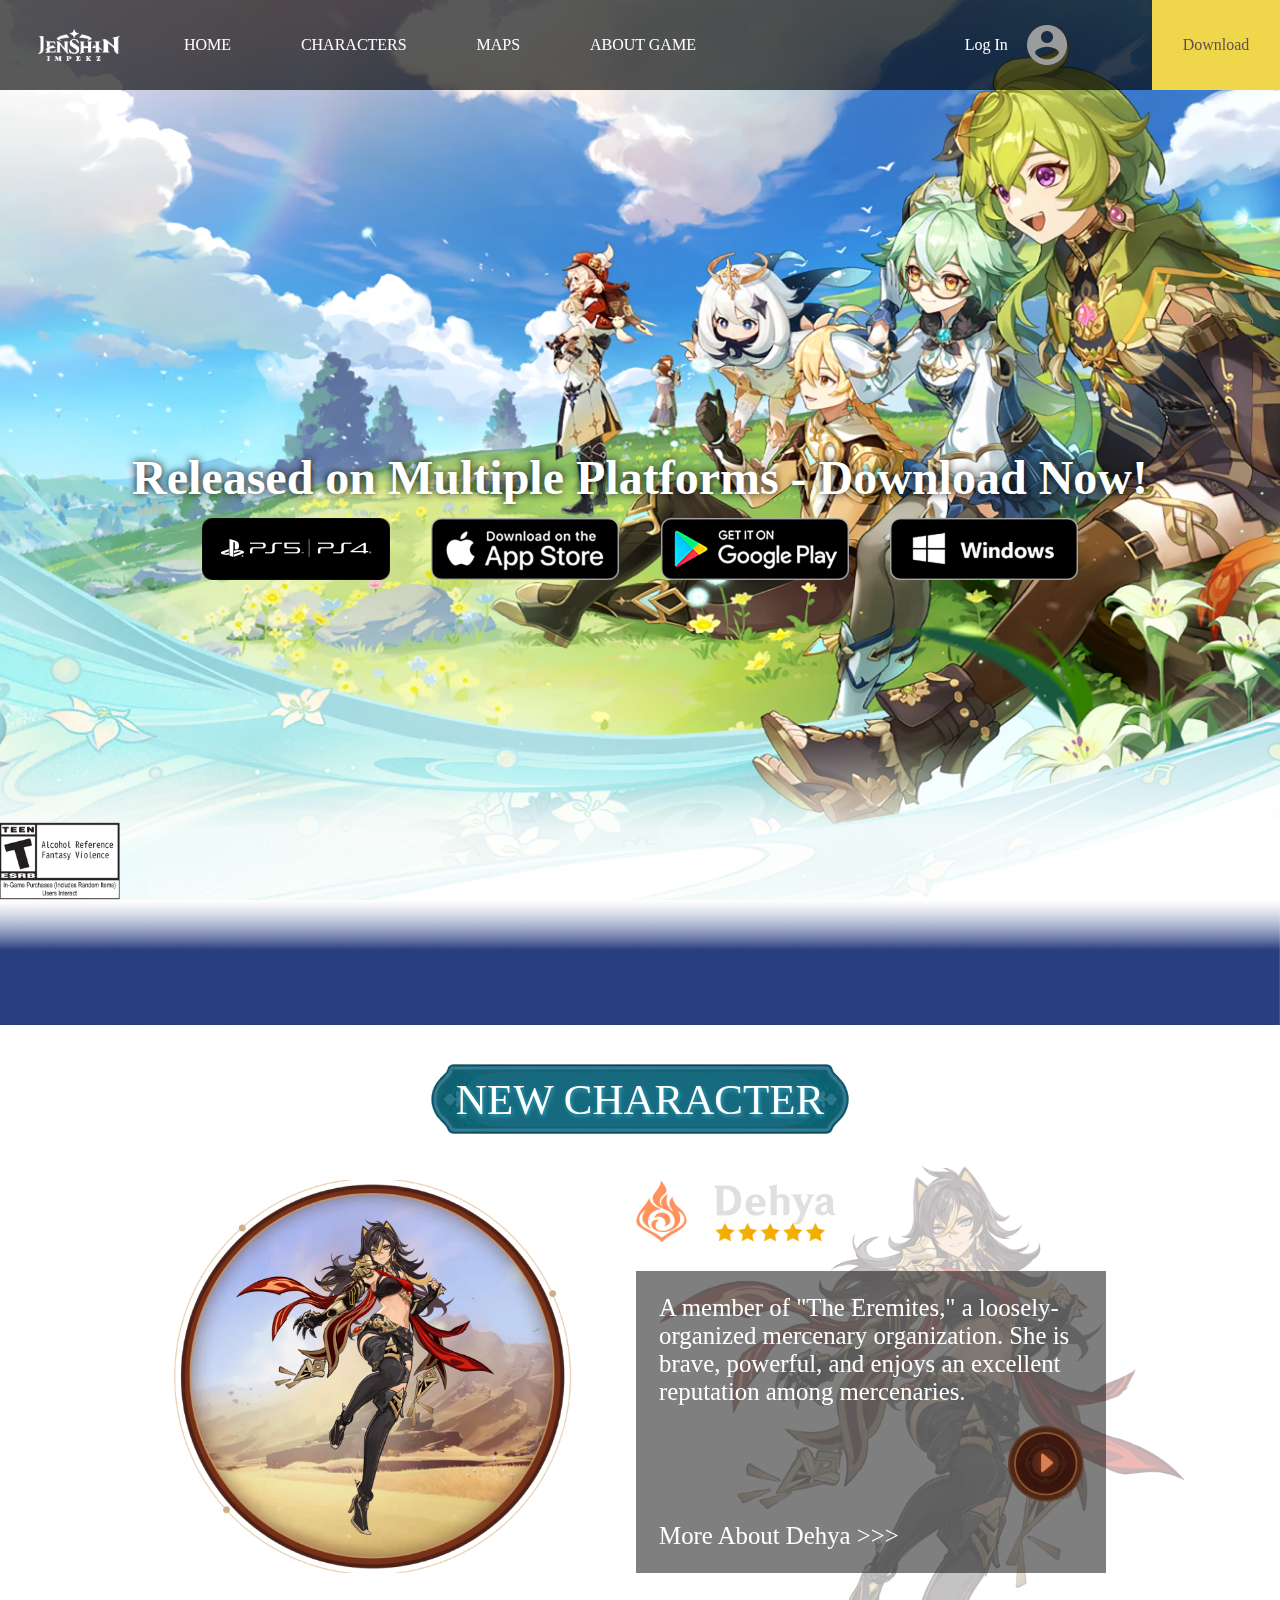
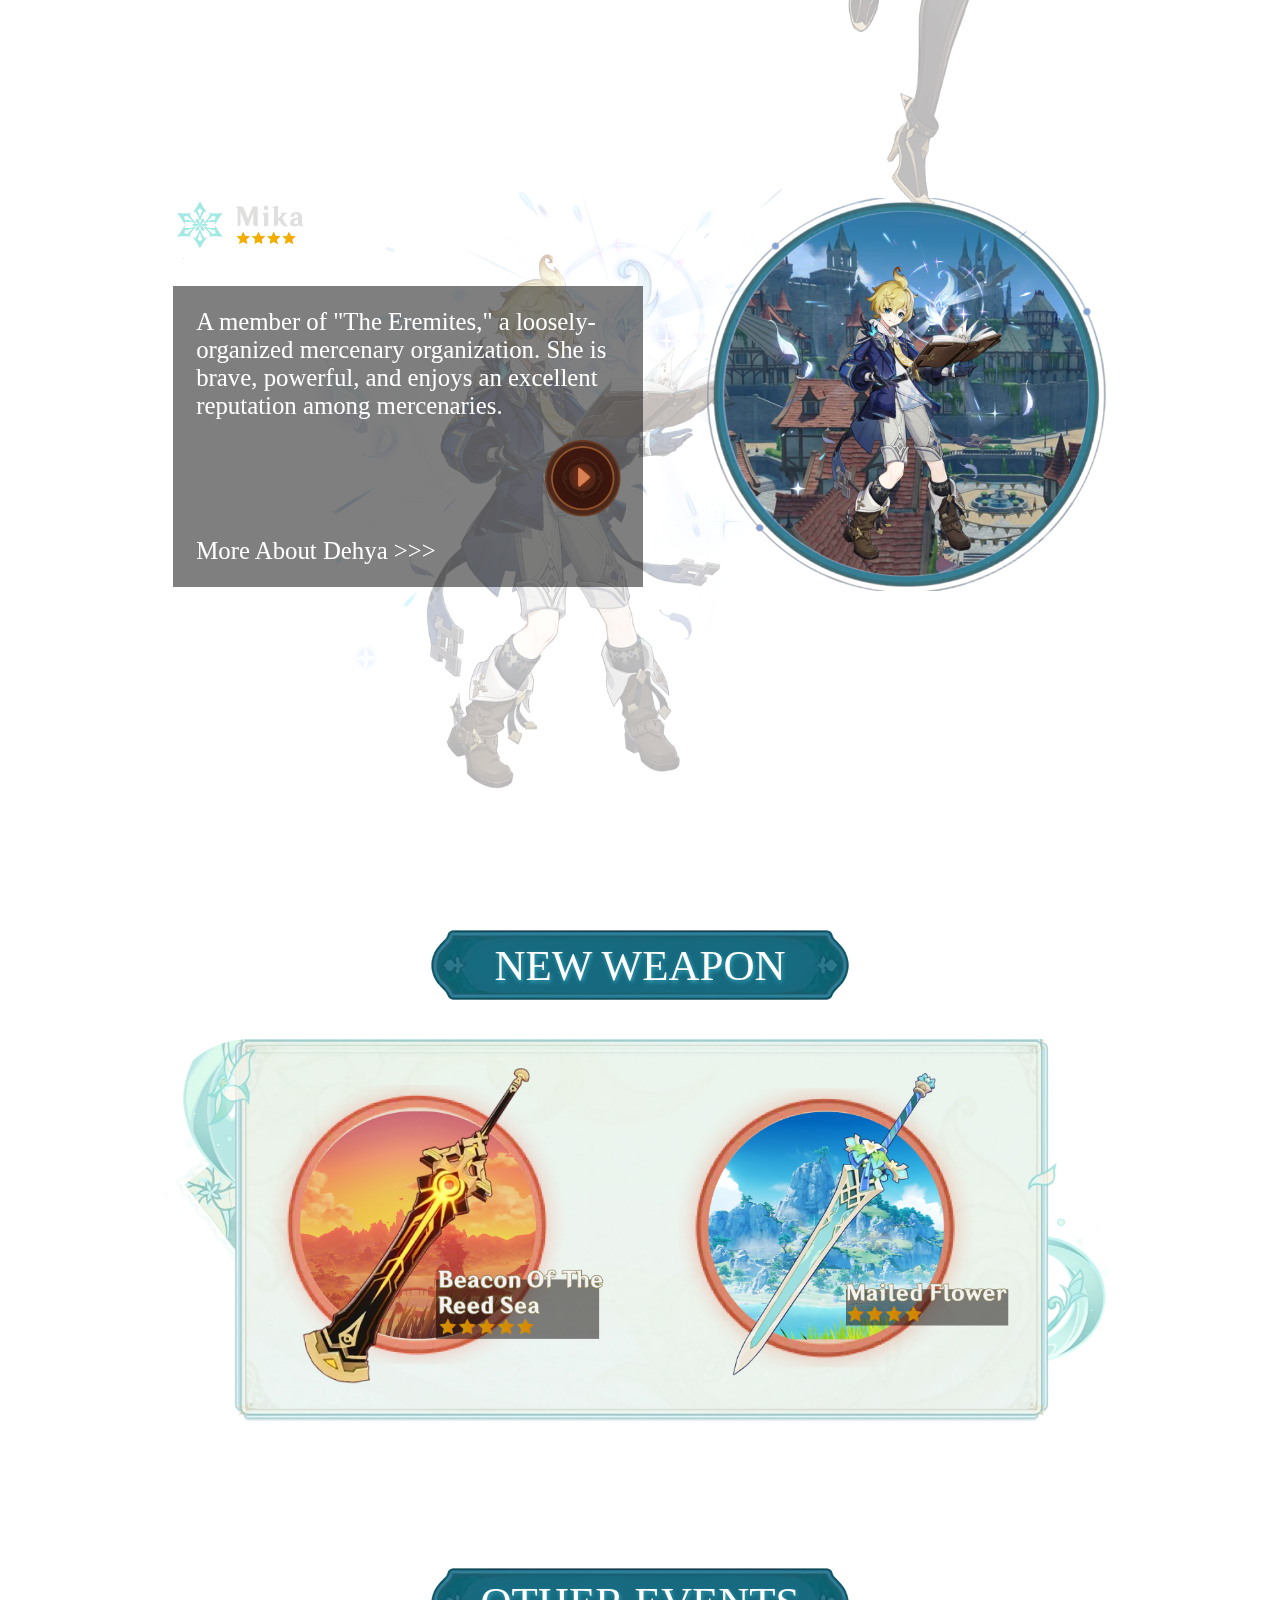
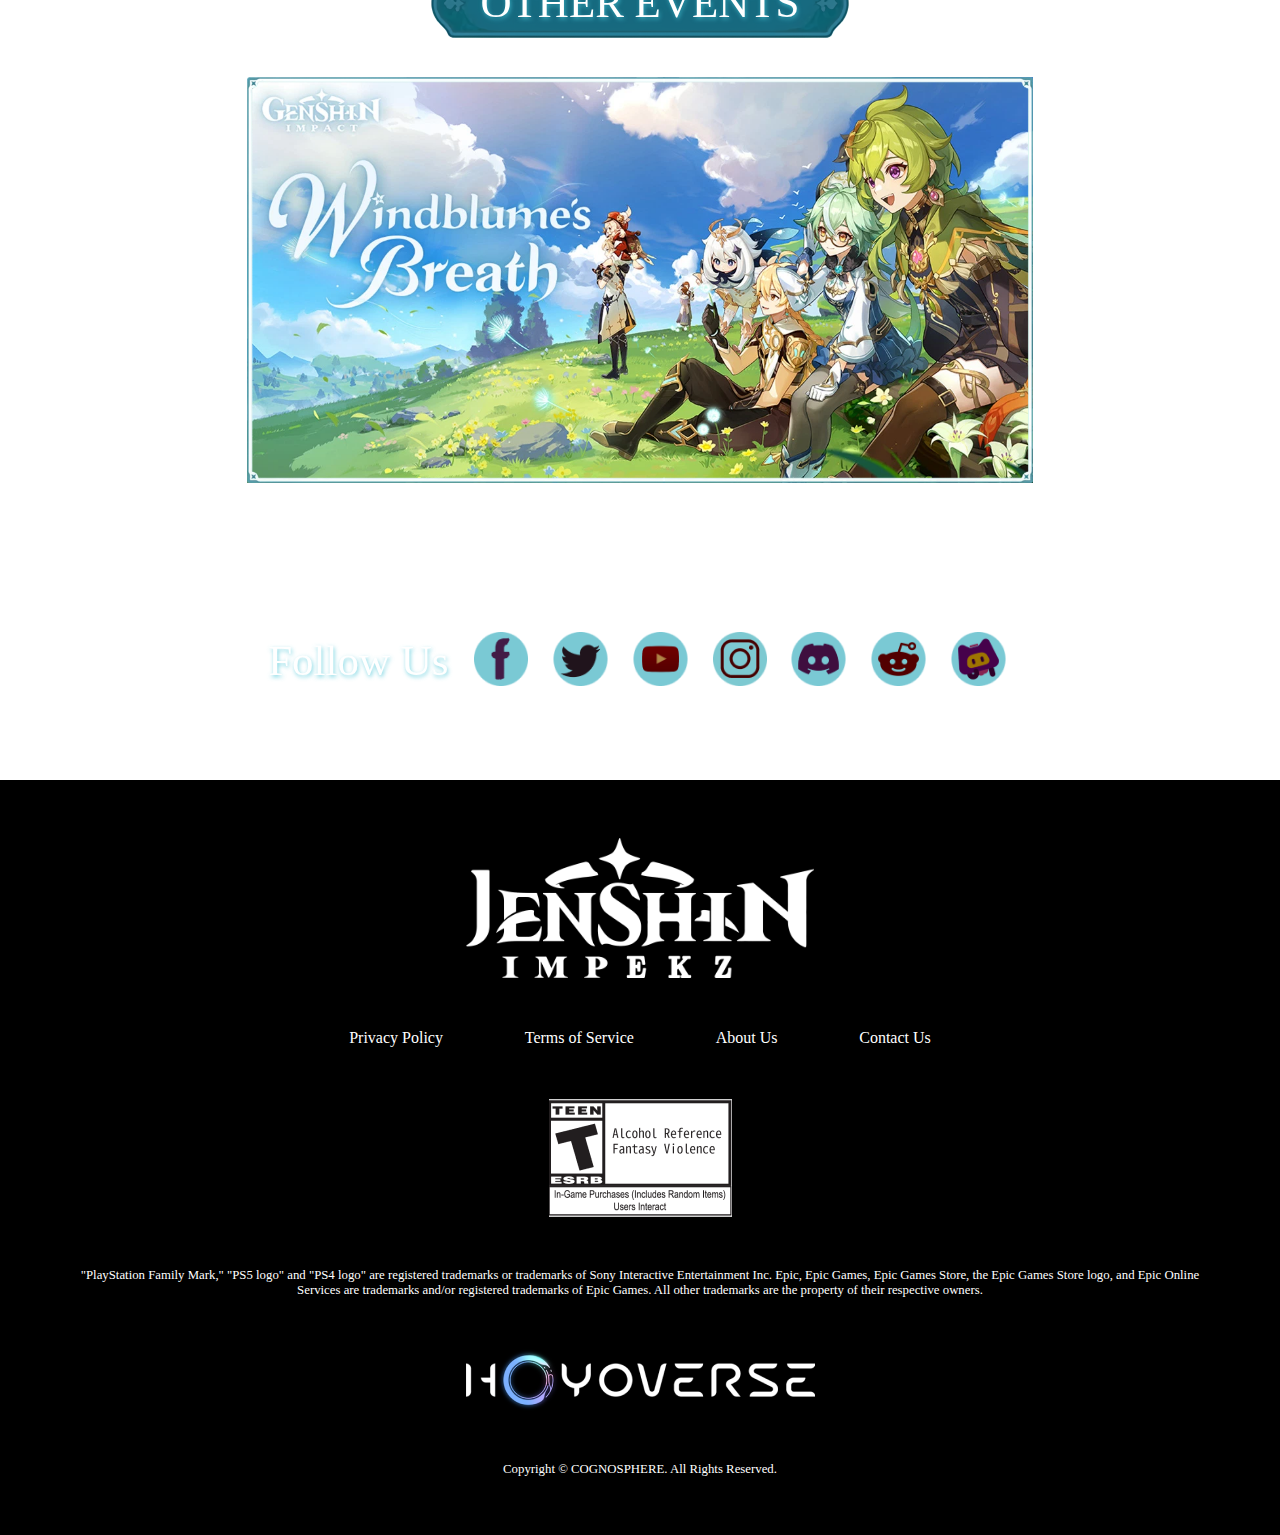
==== index.html @ 6d34c92e "First" ====
<!DOCTYPE html>
<html lang="en">
<head>
    <meta charset="UTF-8">
    <meta http-equiv="X-UA-Compatible" content="IE=edge">
    <meta name="viewport" content="width=device-width, initial-scale=1.0">
    <title>Jenshin Impekz</title>
    <link rel="stylesheet" href="style.css">
</head>
<body>
    <div class="navbar">
        <img src="assets/LOGO.png" class="logo">
        <div class="navbar-menu">
            <a href="index.html">
                <p class="menu-items">HOME</p>
            </a>
            <a href="characters.html">
                <p class="menu-items">CHARACTERS</p></a>
            <a href="maps.html">
                <p class="menu-items">MAPS</p>
            </a>
            <a href="about.html">
                <p class="menu-items">ABOUT GAME</p>
            </a>
        </div>
        <a href="login.html" class="login-btn">
            <p>Log In</p>
            <img src="assets/user.png">
        </a>
        <div class="download-btn">
            <p>Download</p>
        </div>
    </div>
    <div class="jumbotron"> 
        <div id="home-images">
            <img src="assets/Jumbotron1.png" class="home-image" data-active>
            <img src="assets/Jumbotron2.png" class="home-image">
            <img src="assets/Jumbotron3.png" class="home-image">
        </div>
        <div class="downloads">
            <p id="released">Released on Multiple Platforms - Download Now!</p>
            <div class="download-links">
                <img src="assets/playstation.png">
                <img src="assets/appstore.png">
                <img src="assets/googleplay.png">
                <img src="assets/windows.png">
            </div>
            <img src="assets/esrb.png" id="esrbJumbo">
        </div>
    </div>
    <div class="contents">
        <img src="assets/gradientJumbotron.png" id="gradient-image">
        <div id="new-character">
            <div class="frame-home">
                <img src="assets/frame1.png">
                <p class="text-home">NEW CHARACTER</p>
            </div>
            <div class="character-section">
                <img src="assets/DehyaBack.png" class="char-back">
                <div class="character-details">
                    <img src="assets/DehyaChar.png" class="char-frame">
                    <div class="character-description">
                        <img src="assets/DehyaName.png" class="char-name">
                        <div class="char-story">
                            <p>A member of "The Eremites," a loosely-organized mercenary organization. She is brave, powerful, and enjoys an excellent reputation among mercenaries.</p>
                            <img src="assets/playTrailer.png" class="play-button">
                            <p>More About Dehya >>></p>
                        </div>
                    </div>
                </div>
            </div>
            <div class="character-section">
                <img src="assets/MikaBack.png" class="char-back" id="char-back-rev">
                <div class="character-details" id="char-details-rev">
                    <img src="assets/MikaChar.png" class="char-frame" id="char-frame-rev">
                    <div class="character-description" id="char-desc-rev">
                        <img src="assets/MikaName.png" class="char-name">
                        <div class="char-story">
                            <p>A member of "The Eremites," a loosely-organized mercenary organization. She is brave, powerful, and enjoys an excellent reputation among mercenaries.</p>
                            <img src="assets/playTrailer.png" class="play-button">
                            <p>More About Dehya >>></p>
                        </div>
                    </div>
                </div>
            </div>
        </div>
        <div class="new-weapon">
            <div class="frame-home frame-home2">
                <img src="assets/frame1.png">
                <p class="text-home">NEW WEAPON</p>
            </div>
            <div id="weapon-news">
                <img src="assets/newweapon.png">
            </div>
        </div>
        <div class="other-events">
            <div class="frame-home frame-home2">
                <img src="assets/frame1.png">
                <p class="text-home">OTHER EVENTS</p>
            </div>
            <div id="event-images">
                <img src="assets/events1.png" class="event-image" data-active2>
                <img src="assets/events2.png" class="event-image">
            </div>
        </div>
        <div id="follow">
            <p class="text-home">Follow Us</p>
            <ul id="follow-links">
                <li><img src="assets/facebook.png"></li>
                <li><img src="assets/twitter.png"></li>
                <li><img src="assets/youtube.png"></li>
                <li><img src="assets/instagram.png"></li>
                <li><img src="assets/discord.png"></li>
                <li><img src="assets/reddit.png"></li>
                <li><img src="assets/hoyolab.png"></li>
            </ul>
        </div>
    </div>
    <div class="footer">
        <img src="assets/LOGO.png" class="logo-footer">
        <ul class="footer-links">
            <li>Privacy Policy</li>
            <li>Terms of Service</li>
            <li>About Us</li>
            <li>Contact Us</li>
        </ul>
        <img src="assets/esrb.png"">
        <p>"PlayStation Family Mark," "PS5 logo" and "PS4 logo" are registered trademarks or trademarks of Sony Interactive Entertainment Inc.
            Epic, Epic Games, Epic Games Store, the Epic Games Store logo, and Epic Online Services are trademarks and/or registered trademarks of Epic Games. All other trademarks are the property of their respective owners.</p>
        <img src="assets/hoyoverse.png">
        <p>Copyright © COGNOSPHERE. All Rights Reserved.</p>
    </div>
</body>
<script src="script.js"></script>
</html>
---- style.css ----
*{
    box-sizing: border-box;
    margin: 0;
    padding: 0;
}

a {
    text-decoration: none;
}

/* navigation bar */
.navbar {
    background-color: rgba(0, 0, 0, 0.65);
    display: flex;
    flex-direction: row;
    width: 100vw;
    height: 10vh;
    position: fixed;
    z-index: 150;
    /* justify-content: space-between; */
}

.logo {
    height: calc(1vw + 20px);
    display: block;
    margin: auto 0 auto 3%;
}

.navbar-menu {
    display: flex;
    flex-direction: row;
    align-items: center;
    flex: 1 1 0;
    justify-content: space-between;
    margin-left: 5%;
    max-width: 40%;
}

.menu-items {
    color: white;
    transition: all 0.2s;
    transition-timing-function: ease-out;
}

.login-btn {
    display: flex;
    align-items: center;
    justify-content: center;
    margin-left: 20%;
    width: 10%;
}

.login-btn p {
    margin-right: 15%;
    color: white;
}

.menu-items:hover {
    text-shadow: 1px 2px 4px rgba(69, 195, 213, 0.7);
    transition: all 0.2s;
    transition-timing-function: ease-out;
}

.download-btn {
    display: flex;
    justify-content: center;
    align-items: center;
    margin: 0 auto;
    margin-right: 0;
    background-color: #f0d64b;
    width: 10%;
}

.download-btn p {
    color: rgba(96, 81, 81, 1);
}

/* jumbotron */

.jumbotron {
    position: relative;
    height: 100vh;
    z-index: 1;
    background-color: black;
    background-position: center;
}

#home-images, #event-images {
    width: 100%;
    height: 100%;
    position: relative;
}

.home-image, .event-image {
    object-fit: cover;
    height: 100%;
    width: 100%;
    position: absolute;
    inset: 0;
    opacity: 0;
    transition: 300ms opacity ease-out;
    transition-delay: 300ms;
}

.home-image[data-active] {
    opacity: 1;
    z-index: 1;
}

.downloads {
    display: flex;
    flex-direction: column;
    position: absolute;
    z-index: 2;
    top: 50%;
    width: 100%;
    height: 50%;
    justify-content: flex-start;
}

.download-links {
    display: flex;
    margin: 0 auto;
    justify-content: space-evenly;
    width: 75%;
    height: auto;
    /* margin-bottom: 19.5vh; */
}

#released {
    font-size: 3em;
    color: white;
    font-weight: bold;
    margin-bottom: 1%;
    text-align: center;
    text-shadow: 0px 0px 8px rgba(0, 0, 0, 1);
}

.download-links img{
    height: calc(2.5vw + 30px);
}

#esrbJumbo {
    /* display: block; */
    width: calc(5.5vw + 50px);
    margin: auto 0;
    margin-bottom: 0;
}

#gradient-image {
    width: 100%;
    height: auto;
}

/* contents */
.contents {
    display: flex;
    flex-direction: column;
    background-image: url("assets/backgroundHome1.png");
    background-size: cover;
    align-items: center;
    position: relative;
}

.contents > * {
    z-index: 10;
}
    
.contents::after {
    content: "";
    position: absolute;
    top: 0%;
    left: 0%;
    width: 100%;
    height: 100%;
    z-index: 1;
    backdrop-filter: blur(5px);
}

/* new character */
#new-character {
    margin-top: 3vh;
}

/* .character-section {

} */

.frame-home {
    display: flex;
    justify-content: center;
    position: relative;
    align-items: center;
}

.frame-home img {
    height: calc(5vw + 30px);
    max-height: 200px;
}

.text-home {
    position: absolute;
    color: white;
    font-size: calc(3em - 5px);
    text-shadow: 1px 2px 4px rgba(69, 195, 213, 0.7);
}

.char-back  {
    left: 50%;
    height: calc(45vw + 100px);
    position: relative;
    opacity: 0.3;
    z-index: 1;
}

.character-details {
    display: flex;
    justify-content: center;
    align-items: center;
    position: relative;
    z-index: 2;
    margin-top: calc(-45vh - 50px);
    top: -15vw;
}

.char-frame {
    height: calc(19vw + 150px);
    margin-right: 5vw;
}

.char-name {
    width: calc(10vw + 80px);
    margin-bottom: 3vh;
}

.character-description {
    display: flex;
    flex-direction: column;
}

.char-story {
    display: flex;
    flex-direction: column;
    background-color: rgba(0, 0, 0, 0.5);
    padding: calc(1vw + 10px);
    width: calc(25vw + 150px);
}

.char-story p {
    color: white;
    font-size: calc(1vw + 12px);
}

.play-button {
    width: calc(2vw + 50px);
    margin: 20px 0;
    margin-left: auto;
    justify-content: flex-end;
}

#char-back-rev {
    left: 15%;
}

#char-details-rev {
    flex-direction: row-reverse;
}

#char-frame-rev {
    margin-right: 0;
}

#char-desc-rev {
    margin-right: 5vw;
}

/* new weapon */
.new-weapon {
    margin: 15vh 0;
}

.frame-home2 {
    margin-bottom: 3vh;
}

#weapon-news {
    display: flex;
    justify-content: center;
}

#weapon-news img {
    height: calc(22vw + 100px);
}

/* other events */
.other-events {
    width: calc(65vw + 150px);
    height: calc(45vw + 100px);
}

.event-image {
    width: 80%;
    height: auto;
    margin: 0 auto;
}

.event-image[data-active2] {
    opacity: 1;
    z-index: 1;
    transition-delay: 0ms;
}
/* follow-us */
#follow {
    display: flex;
    flex-direction: row;
    align-items: center;
    justify-content: center;
    width: 60%;
    margin: 0 0 10vh 0;
}

#follow p {
    position: static;
    margin-right: 2vw;
}

#follow-links {
    list-style-type: none;
    display: flex;
    flex-direction: row;
    width: 70%;
    justify-content: space-between;
    padding: 0;
}

#follow-links img {
    width: 90%;
}

/* footer */
.footer {
    width: 100%;
    display: flex;
    flex-direction: column;
    align-items: center;
    background-color: black;
    color: white;
    padding: calc(3vw + 20px);
    gap: 4vw;
}

.footer p {
    text-align: center;
    font-size: 0.8em;
}

.logo-footer {
    height: calc(10vh + 50px);
}

.footer-links {
    list-style-type: none;
    width: 50%;
    display: flex;
    justify-content: space-between;
}
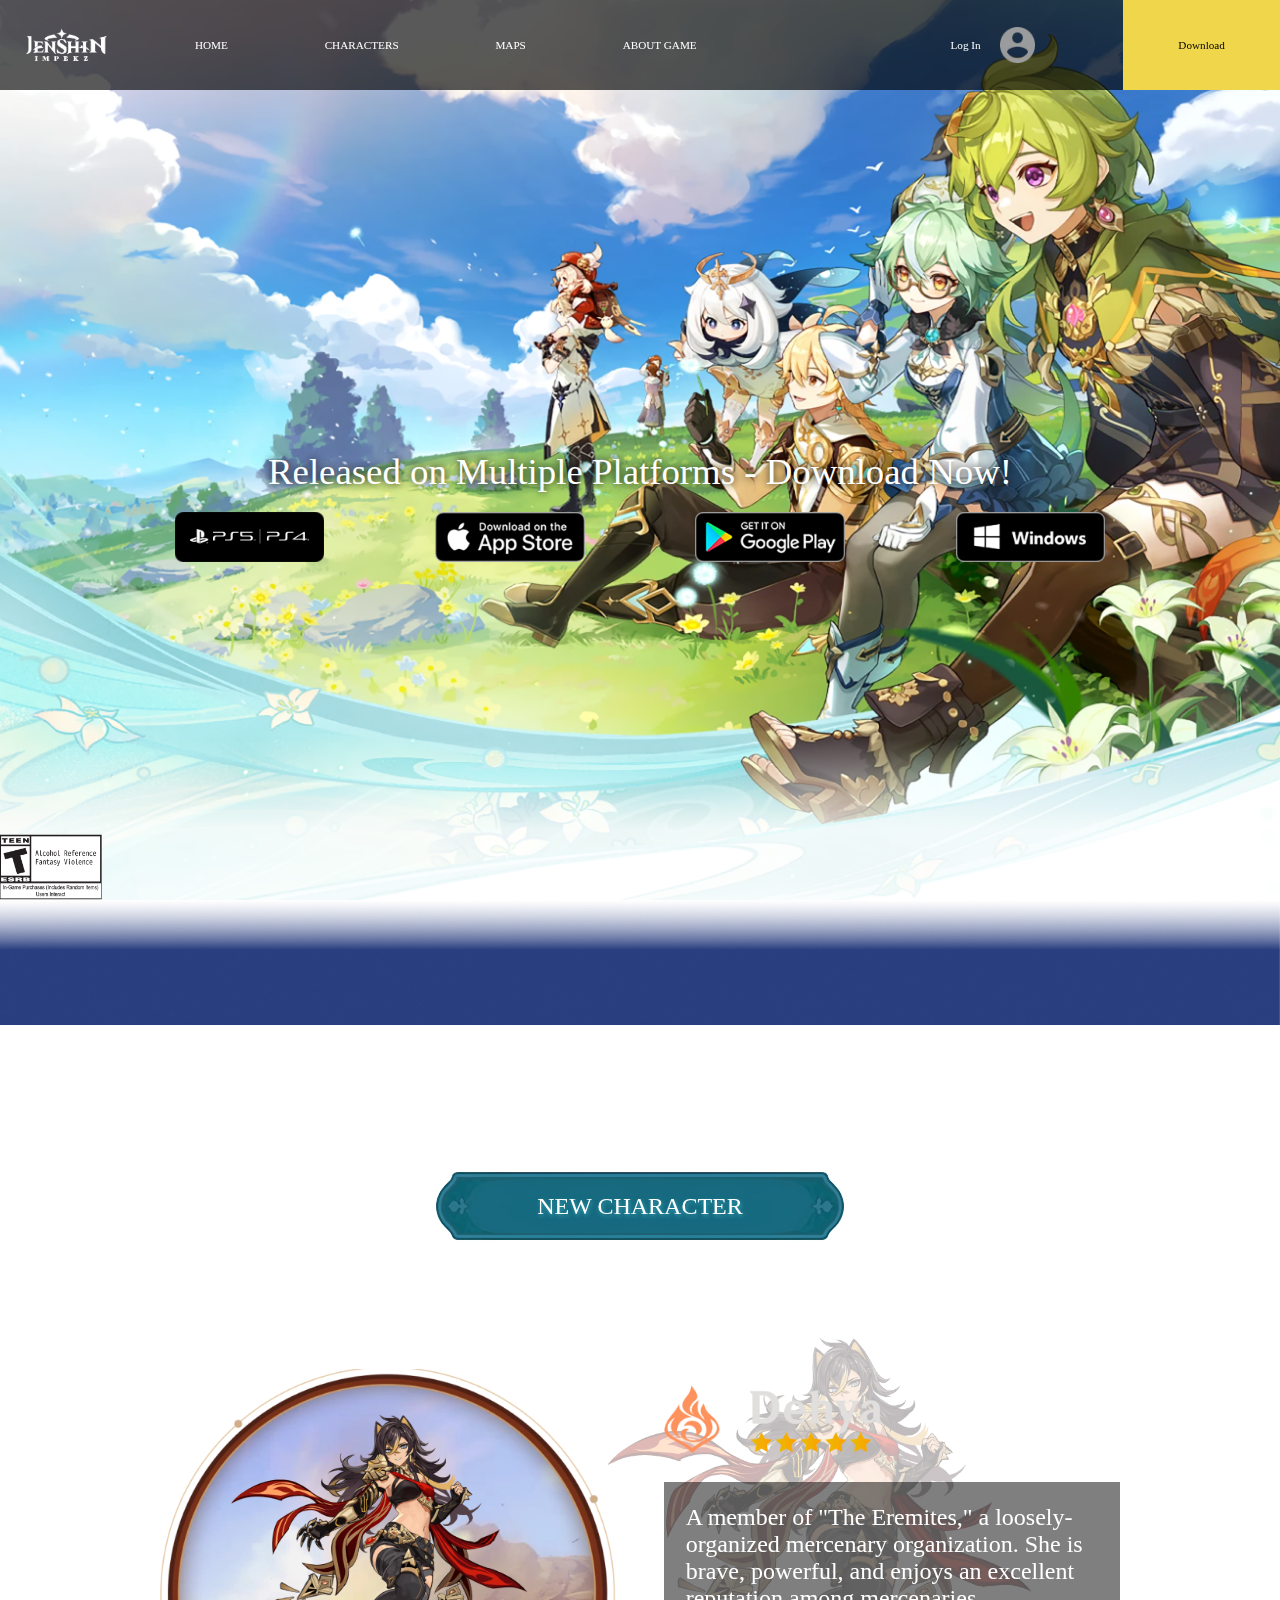
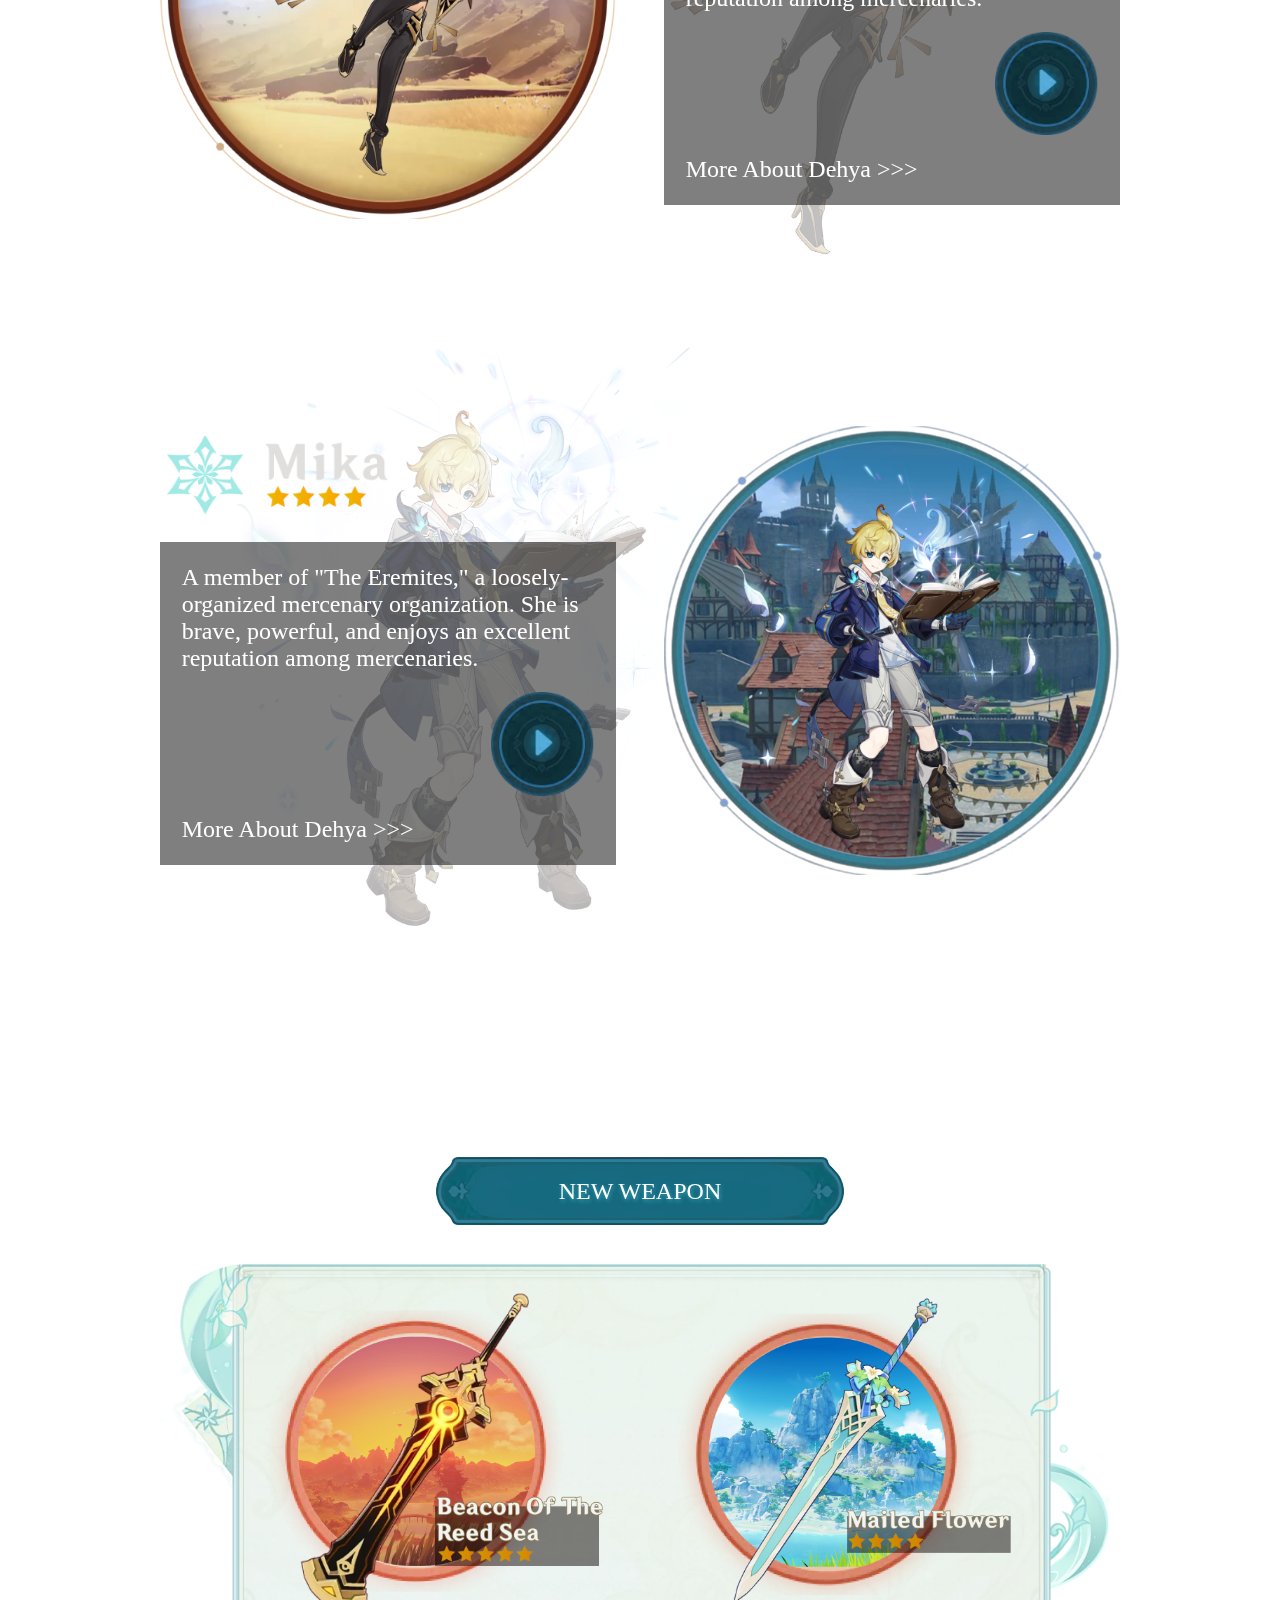
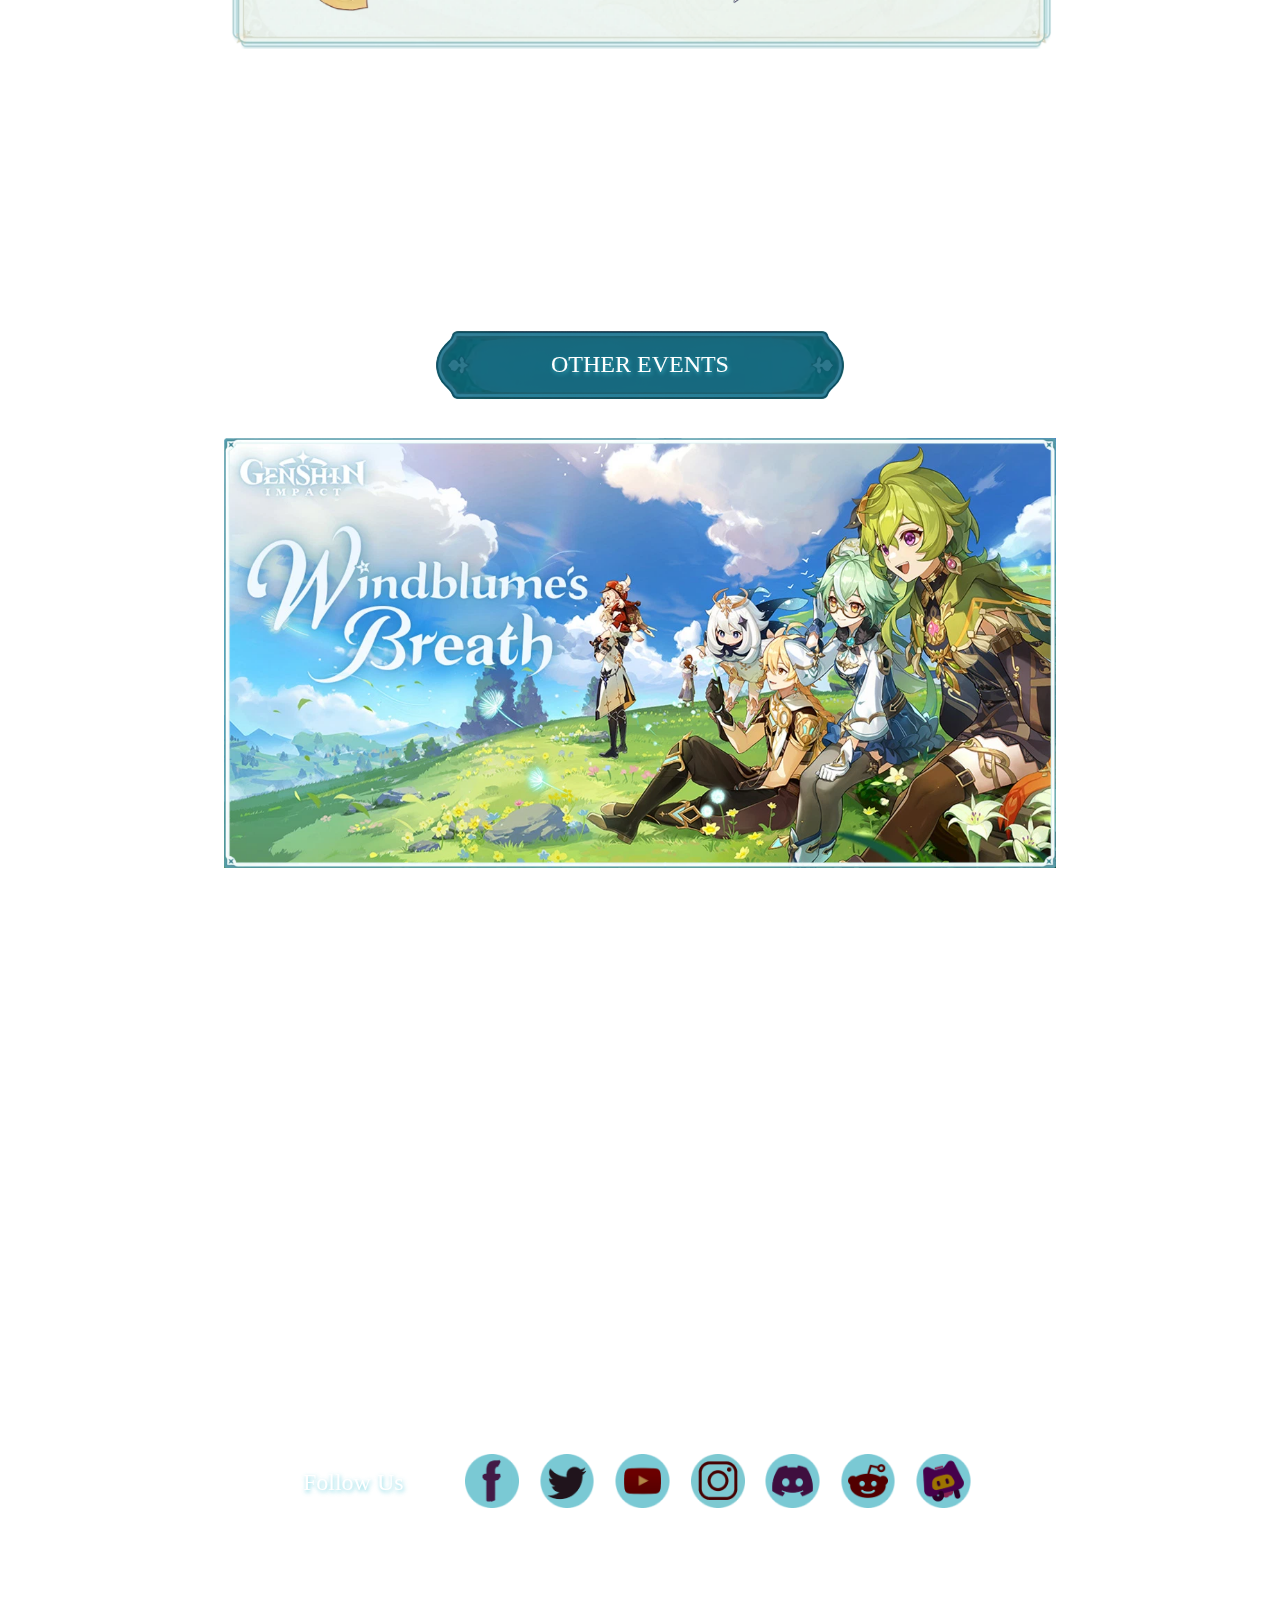
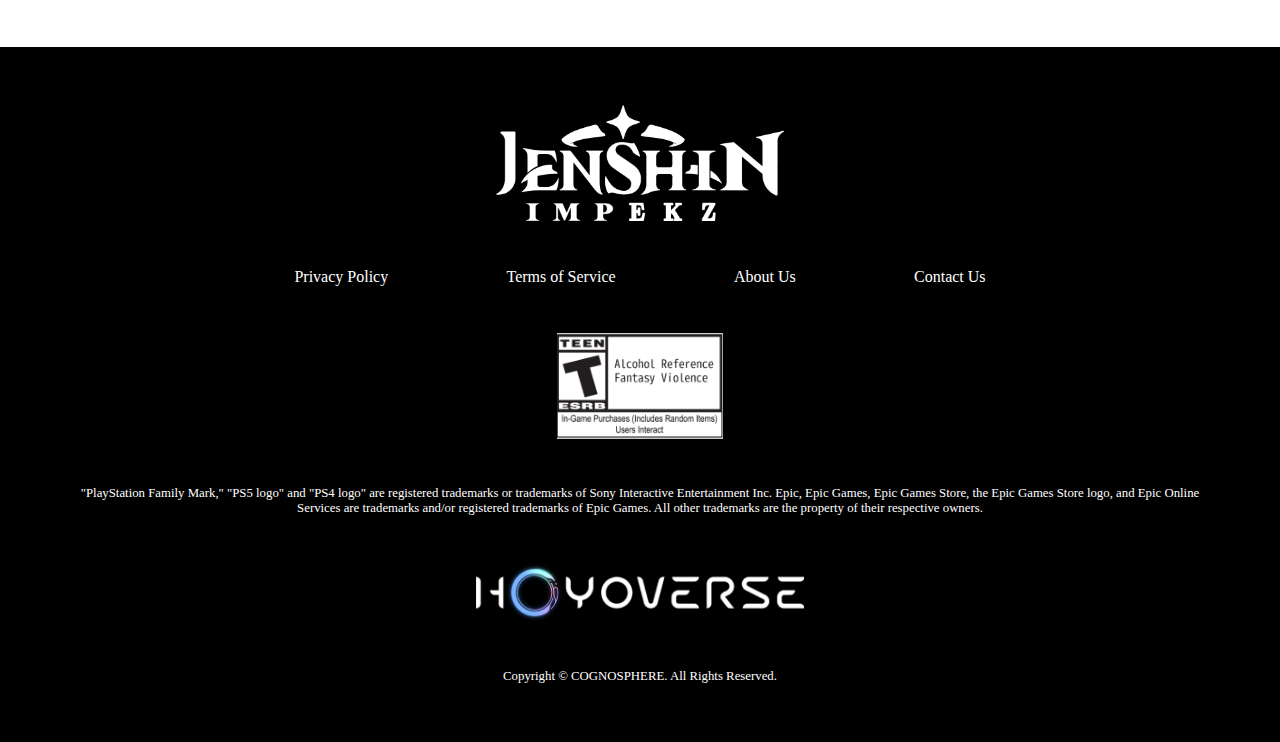
==== commit 762e290b: "Responsive" ====
--- a/index.html
+++ b/index.html
@@ -23,12 +23,37 @@
                 <p class="menu-items">ABOUT GAME</p>
             </a>
         </div>
-        <a href="login.html" class="login-btn">
+        <a href="register.html" class="login-btn">
             <p>Log In</p>
-            <img src="assets/user.png">
+            <img src="assets/user.png" class="user">
         </a>
-        <div class="download-btn">
-            <p>Download</p>
+        <div class="download-btn-container">
+            <div class="download-btn">
+                <p>Download</p>
+            </div>
+        </div>
+        <img src="assets/menu.png" id="menu-btn">
+        <div class="sidebar">
+            <ul class="sidebar-list">   
+                <a href="index.html" class="menu-items">
+                    <li>Home</li>
+                </a>
+                <a href="characters.html" class="menu-items">
+                    <li>Characters</li>
+                </a>
+                <a href="maps.html" class="menu-items">
+                    <li>Maps</li>
+                </a>
+                <a href="about.html" class="menu-items">
+                    <li>About Game</li>
+                </a>
+                <a href="register.html" class="menu-items">
+                    <li class="menu-items login-btn2">
+                        <p>Log In</p>
+                        <img src="assets/user.png" class="user">
+                    </li>
+                </a>
+            </ul>
         </div>
     </div>
     <div class="jumbotron"> 
@@ -37,13 +62,15 @@
             <img src="assets/Jumbotron2.png" class="home-image">
             <img src="assets/Jumbotron3.png" class="home-image">
         </div>
-        <div class="downloads">
-            <p id="released">Released on Multiple Platforms - Download Now!</p>
-            <div class="download-links">
-                <img src="assets/playstation.png">
-                <img src="assets/appstore.png">
-                <img src="assets/googleplay.png">
-                <img src="assets/windows.png">
+        <div class="downloads-container">
+            <div class="downloads">
+                <p id="released">Released on Multiple Platforms - Download Now!</p>
+                <div class="download-links">
+                    <img src="assets/playstation.png">
+                    <img src="assets/appstore.png">
+                    <img src="assets/googleplay.png">
+                    <img src="assets/windows.png">
+                </div>
             </div>
             <img src="assets/esrb.png" id="esrbJumbo">
         </div>
@@ -55,7 +82,7 @@
                 <img src="assets/frame1.png">
                 <p class="text-home">NEW CHARACTER</p>
             </div>
-            <div class="character-section">
+            <div class="character-section first">
                 <img src="assets/DehyaBack.png" class="char-back">
                 <div class="character-details">
                     <img src="assets/DehyaChar.png" class="char-frame">
@@ -84,8 +111,8 @@
                 </div>
             </div>
         </div>
-        <div class="new-weapon">
-            <div class="frame-home frame-home2">
+        <div id="new-weapon">
+            <div class="frame-home">
                 <img src="assets/frame1.png">
                 <p class="text-home">NEW WEAPON</p>
             </div>
@@ -93,8 +120,8 @@
                 <img src="assets/newweapon.png">
             </div>
         </div>
-        <div class="other-events">
-            <div class="frame-home frame-home2">
+        <div id="other-events">
+            <div class="frame-home">
                 <img src="assets/frame1.png">
                 <p class="text-home">OTHER EVENTS</p>
             </div>
@@ -117,18 +144,20 @@
         </div>
     </div>
     <div class="footer">
-        <img src="assets/LOGO.png" class="logo-footer">
-        <ul class="footer-links">
-            <li>Privacy Policy</li>
-            <li>Terms of Service</li>
-            <li>About Us</li>
-            <li>Contact Us</li>
-        </ul>
-        <img src="assets/esrb.png"">
-        <p>"PlayStation Family Mark," "PS5 logo" and "PS4 logo" are registered trademarks or trademarks of Sony Interactive Entertainment Inc.
-            Epic, Epic Games, Epic Games Store, the Epic Games Store logo, and Epic Online Services are trademarks and/or registered trademarks of Epic Games. All other trademarks are the property of their respective owners.</p>
-        <img src="assets/hoyoverse.png">
-        <p>Copyright © COGNOSPHERE. All Rights Reserved.</p>
+        <div class="footer-details">
+            <img src="assets/LOGO.png" class="logo-footer">
+            <ul class="footer-links">
+                <li>Privacy Policy</li>
+                <li>Terms of Service</li>
+                <li>About Us</li>
+                <li>Contact Us</li>
+            </ul>
+            <img src="assets/esrb.png" id="esrb">
+            <p>"PlayStation Family Mark," "PS5 logo" and "PS4 logo" are registered trademarks or trademarks of Sony Interactive Entertainment Inc.
+                Epic, Epic Games, Epic Games Store, the Epic Games Store logo, and Epic Online Services are trademarks and/or registered trademarks of Epic Games. All other trademarks are the property of their respective owners.</p>
+            <img src="assets/hoyoverse.png" id="hoyoverse">
+            <p>Copyright © COGNOSPHERE. All Rights Reserved.</p>
+        </div>
     </div>
 </body>
 <script src="script.js"></script>
--- a/style.css
+++ b/style.css
@@ -8,51 +8,66 @@
     text-decoration: none;
 }
 
+@font-face {
+    font-family: genshinFont;
+    src: url(zh-cn.ttf);
+}
+
+
 /* navigation bar */
+/* --------------------------------------------------------------------------------- */
 .navbar {
+    font-family: genshinFont;
     background-color: rgba(0, 0, 0, 0.65);
     display: flex;
     flex-direction: row;
+    align-items: center;
     width: 100vw;
     height: 10vh;
     position: fixed;
     z-index: 150;
-    /* justify-content: space-between; */
+    padding: 0 2%;
+    padding-right: 0;
+    gap: 7%;
+}
+
+.navbar p {
+    font-size: 0.7em;
 }
 
 .logo {
+    align-self: center;
     height: calc(1vw + 20px);
     display: block;
-    margin: auto 0 auto 3%;
 }
 
 .navbar-menu {
     display: flex;
     flex-direction: row;
-    align-items: center;
     flex: 1 1 0;
     justify-content: space-between;
-    margin-left: 5%;
-    max-width: 40%;
+    max-width: 41%;
 }
 
 .menu-items {
     color: white;
-    transition: all 0.2s;
-    transition-timing-function: ease-out;
 }
 
 .login-btn {
     display: flex;
-    align-items: center;
-    justify-content: center;
-    margin-left: 20%;
-    width: 10%;
+    justify-content: flex-end;
+    align-items: center;
+    /* margin-left: 20%; */
+    width: 20%;
 }
 
 .login-btn p {
-    margin-right: 15%;
+    margin-right: 1.5vw;
     color: white;
+}
+
+.user {
+    width: calc(2vw + 10px);
 }
 
 .menu-items:hover {
@@ -61,34 +76,136 @@
     transition-timing-function: ease-out;
 }
 
+.download-btn-container {
+    display: flex;
+    width: 12.5%;
+    height: 100%;
+}
+
 .download-btn {
-    display: flex;
+    align-self: flex-end;
+    display: flex;
+    align-items: center;
     justify-content: center;
-    align-items: center;
-    margin: 0 auto;
-    margin-right: 0;
     background-color: #f0d64b;
-    width: 10%;
-}
-
-.download-btn p {
-    color: rgba(96, 81, 81, 1);
-}
+    padding: 0 1vw;
+    width: 100%;
+    height: 100%;
+    text-align: center;
+    font-size: 1em;
+}
+
+#menu-btn {
+    display: none;
+}
+
+.sidebar {
+    visibility: hidden;
+    display: flex;
+    align-items: center;
+    justify-content: center;
+    background-color: rgba(0, 0, 0, 0.85);
+    position: absolute;
+    top: 0;
+    width: 50vw;
+    height: 100vh;
+    right: -500px;
+}
+
+.sidebar-list {
+    display: flex;
+    align-items: center;
+    flex-direction: column;
+}
+
+.sidebar-list .menu-items {
+    text-align: center;
+    list-style: none;
+    margin-bottom: 20%;
+}
+
+.menu-items.login-btn2 {
+    display: flex;
+    align-items: center;
+    gap: 10px;
+    /* justify-content: space-between; */
+}
+
+@media screen and (max-width: 769px) {
+    .navbar {
+        gap: 4%;
+    }
+
+    .navbar-menu {
+        max-width: 50%;
+    }
+
+    .login-btn {
+        width: 17%;
+    }
+}
+
+@media screen and (max-width: 576px) {
+    .navbar {
+        justify-content: space-evenly;
+    }
+
+    .download-btn-container {
+        font-size: 0.7em;
+        width: 50%;
+        height: 60%;
+        padding: 1.5%;
+        justify-content: flex-end;
+    }
+    
+    .download-btn {
+        width: 40%;
+        border-radius: 8px;
+    }
+
+    .navbar-menu {
+        display: none;
+    }
+
+    .login-btn {
+        display: none;
+    }
+
+    #menu-btn {
+        position: relative;
+        display: block;
+        height: calc(1vw + 10px);
+    }
+
+    .sidebar-show {
+        visibility: visible;
+        right: 0px;
+        transition: all 1s;
+    }
+}
+
 
 /* jumbotron */
-
+/* -------------------------------------------------------------------------------- */
 .jumbotron {
     position: relative;
+    width: 100%;
     height: 100vh;
     z-index: 1;
     background-color: black;
     background-position: center;
+    display: flex;
+    justify-content: center;
 }
 
 #home-images, #event-images {
     width: 100%;
     height: 100%;
     position: relative;
+}
+
+.home-image {
+    object-position: 59%;
 }
 
 .home-image, .event-image {
@@ -107,7 +224,7 @@
     z-index: 1;
 }
 
-.downloads {
+.downloads-container {
     display: flex;
     flex-direction: column;
     position: absolute;
@@ -115,44 +232,79 @@
     top: 50%;
     width: 100%;
     height: 50%;
-    justify-content: flex-start;
+}
+
+.downloads {
+    align-self: center;
+    display: flex;
+    width: 90%;
+    height: 100%;
+    flex-direction: column;
+    gap: 5%;
+    /* align-items: center; */
 }
 
 .download-links {
     display: flex;
-    margin: 0 auto;
     justify-content: space-evenly;
-    width: 75%;
-    height: auto;
+    /* margin: 0 auto; */
+    /* width: 75%; */
+    /* height: auto; */
     /* margin-bottom: 19.5vh; */
 }
 
 #released {
-    font-size: 3em;
+    font-family: genshinFont;
+    font-size: 2.3em;
     color: white;
-    font-weight: bold;
-    margin-bottom: 1%;
     text-align: center;
     text-shadow: 0px 0px 8px rgba(0, 0, 0, 1);
 }
 
 .download-links img{
-    height: calc(2.5vw + 30px);
+    /* height: calc(2.5vw + 30px); */
+    width: 13%;
 }
 
 #esrbJumbo {
     /* display: block; */
-    width: calc(5.5vw + 50px);
-    margin: auto 0;
-    margin-bottom: 0;
-}
-
-#gradient-image {
-    width: 100%;
-    height: auto;
-}
+    /* width: calc(5.5vw + 50px); */
+    /* margin: auto 0;
+    margin-bottom: 0; */
+    width: 8%;
+}
+
+@media screen and (max-width: 769px) {
+    #released {
+        font-size: 2em;
+    }
+
+    .download-links img {
+        width: 20%;
+    }
+
+    #esrbJumbo {
+        width: 13%;
+    }
+}
+
+@media screen and (max-width: 576px) {
+    #released {
+        font-size: 1.5em;
+    }
+
+    .download-links img {
+        width: 20%;
+    }
+
+    #esrbJumbo {
+        width: 18%;
+    }
+}
+
 
 /* contents */
+/* --------------------------------------------------------------------------------- */
 .contents {
     display: flex;
     flex-direction: column;
@@ -160,6 +312,12 @@
     background-size: cover;
     align-items: center;
     position: relative;
+    gap: 30vh;
+}
+
+#gradient-image {
+    width: 100%;
+    height: auto;
 }
 
 .contents > * {
@@ -178,109 +336,131 @@
 }
 
 /* new character */
+/* --------------------------------------------------------------------------------- */
 #new-character {
-    margin-top: 3vh;
-}
-
-/* .character-section {
-
-} */
+    margin-top: -15vh;
+    display: flex;
+    flex-direction: column;
+    align-items: center;
+    gap: 23vh;
+    width: 100%;
+}
 
 .frame-home {
     display: flex;
     justify-content: center;
-    position: relative;
-    align-items: center;
-}
-
-.frame-home img {
-    height: calc(5vw + 30px);
-    max-height: 200px;
+    /* position: relative; */
+    align-items: center;
+    width: 45%;
+}
+
+#new-character .frame-home {
+    margin-bottom: -10vh;
+}
+
+#new-character .frame-home img {
+    width: 75%;
 }
 
 .text-home {
     position: absolute;
     color: white;
-    font-size: calc(3em - 5px);
+    /* font-size: calc(3em - 5px); */
     text-shadow: 1px 2px 4px rgba(69, 195, 213, 0.7);
+    font-family: genshinFont;
+    font-size: 1.5em;
+}
+
+.character-section {
+    width: 75%; 
+    display: flex;
+    align-items: center;
+    justify-content: center;
+    position: relative;
 }
 
 .char-back  {
-    left: 50%;
-    height: calc(45vw + 100px);
-    position: relative;
+    left: 45%;
+    /* height: calc(45vw + 100px); */
+    width: 50%;
+    position: absolute;
     opacity: 0.3;
     z-index: 1;
 }
 
 .character-details {
     display: flex;
-    justify-content: center;
+    justify-content: space-between;
     align-items: center;
     position: relative;
     z-index: 2;
-    margin-top: calc(-45vh - 50px);
-    top: -15vw;
+    width: 100%;
+    /* margin-top: calc(-45vh - 50px); */
+    /* top: -15vw; */
 }
 
 .char-frame {
-    height: calc(19vw + 150px);
-    margin-right: 5vw;
+    width: 47.5%;
+}
+
+.character-description {
+    display: flex;
+    flex-direction: column;
+    width: 47.5%;
 }
 
 .char-name {
-    width: calc(10vw + 80px);
+    width: 50%;
     margin-bottom: 3vh;
 }
 
-.character-description {
-    display: flex;
-    flex-direction: column;
-}
-
 .char-story {
     display: flex;
     flex-direction: column;
     background-color: rgba(0, 0, 0, 0.5);
-    padding: calc(1vw + 10px);
-    width: calc(25vw + 150px);
+    width: 100%;
+    padding: calc(3% + 8px);
+    /* padding: calc(1vw + 10px);
+    width: calc(25vw + 150px); */
 }
 
 .char-story p {
     color: white;
-    font-size: calc(1vw + 12px);
+    /* font-size: calc(1vw + 12px); */
+    font-size: 1.5em;
+    font-family: genshinFont;
 }
 
 .play-button {
-    width: calc(2vw + 50px);
-    margin: 20px 0;
-    margin-left: auto;
-    justify-content: flex-end;
+    /* width: calc(2vw + 50px); */
+    /* margin: 20px 0; */
+    /* margin-left: auto; */
+    align-self: flex-end;
+    width: 25%;
+    margin: 5% 0;
 }
 
 #char-back-rev {
-    left: 15%;
+    left: 8%;
 }
 
 #char-details-rev {
     flex-direction: row-reverse;
 }
 
-#char-frame-rev {
-    margin-right: 0;
-}
-
-#char-desc-rev {
-    margin-right: 5vw;
-}
 
 /* new weapon */
-.new-weapon {
-    margin: 15vh 0;
-}
-
-.frame-home2 {
-    margin-bottom: 3vh;
+/* --------------------------------------------------------------------------------- */
+#new-weapon {
+    width: 75%;
+    display: flex;
+    align-items: center;
+    flex-direction: column;
+    gap: 3vh;
+}
+
+#new-weapon .frame-home img {
+    width: 100%;
 }
 
 #weapon-news {
@@ -289,19 +469,28 @@
 }
 
 #weapon-news img {
-    height: calc(22vw + 100px);
+    width: 100%;
 }
 
 /* other events */
-.other-events {
-    width: calc(65vw + 150px);
-    height: calc(45vw + 100px);
+/* --------------------------------------------------------------------------------- */
+#other-events {
+    /* width: calc(65vw + 150px); */
+    width: 65%;
+    height: calc(85vh + 100px);
+    display: flex;
+    flex-direction: column;
+    align-items: center;
+    gap: 3vh;
+}
+
+#other-events .frame-home img {
+    width: 115.5%;
 }
 
 .event-image {
-    width: 80%;
+    width: 100%;
     height: auto;
-    margin: 0 auto;
 }
 
 .event-image[data-active2] {
@@ -309,44 +498,144 @@
     z-index: 1;
     transition-delay: 0ms;
 }
+
 /* follow-us */
+/* --------------------------------------------------------------------------------- */
 #follow {
     display: flex;
-    flex-direction: row;
     align-items: center;
     justify-content: center;
-    width: 60%;
-    margin: 0 0 10vh 0;
+    width: 80%;
+    margin: 0 0 15vh 0;
 }
 
 #follow p {
     position: static;
-    margin-right: 2vw;
+    margin-right: 6%;
 }
 
 #follow-links {
     list-style-type: none;
     display: flex;
     flex-direction: row;
-    width: 70%;
+    width: 50%;
     justify-content: space-between;
-    padding: 0;
 }
 
 #follow-links img {
     width: 90%;
 }
 
+@media screen and (max-width: 769px) {
+    .contents {
+        gap: 15vh;
+    }
+
+    .text-home {
+        font-size: 1.2em;
+    }
+
+    #new-character .frame-home img {
+        width: 100%;
+    }
+
+    #new-character {
+        gap: 15vh;
+    }
+
+    .char-story p {
+        font-size: 0.9em;
+    }
+
+    #new-weapon .frame-home img {
+        width: 133.5%;
+    }
+
+    #other-events {
+        height: calc(35vh + 50px);
+    }
+
+    #other-events .frame-home img {
+        width: 154%;
+    }
+
+    #follow {
+        margin: 10vh 0 10vh 0;
+    }
+}
+
+@media screen and (max-width: 576px) {
+    .contents {
+        gap: 8vh;
+    }
+
+    .character-section.first {
+        margin-top: 5vh;
+    }
+
+    #new-character {
+        margin-top: -5vh;
+        gap: 6vh;
+    }
+
+    .text-home {
+        font-size: 0.75em;
+    }
+
+    #new-character .frame-home img {
+        width: 110%;
+    }
+
+    .char-story p {
+        font-size: 0.55em;
+    }
+
+    #new-weapon .frame-home img {
+        width: 146.5%;
+    }
+
+    #other-events {
+        height: calc(15vh + 25px);
+    }
+
+    #other-events .frame-home img {
+        width: 169%;
+    }
+
+    #follow {
+        margin: 5vh 0 5vh 0;
+    }
+
+}
+
+
 /* footer */
+/* --------------------------------------------------------------------------------- */
 .footer {
     width: 100%;
-    display: flex;
-    flex-direction: column;
-    align-items: center;
     background-color: black;
     color: white;
-    padding: calc(3vw + 20px);
-    gap: 4vw;
+    font-family: Tahoma;
+}
+
+.footer-details {
+    display: flex;
+    flex-direction: column;
+    align-items: center;
+    padding: calc(3vw + 20px) 5%;
+    gap: calc(3vh + 20px);
+}
+
+.footer-details img {
+    width: 25%;
+}
+
+#hoyoverse {
+    width: calc(20% + 100px);
+}
+
+#esrb {
+    width: calc(10% + 50px);
 }
 
 .footer p {
@@ -354,13 +643,23 @@
     font-size: 0.8em;
 }
 
-.logo-footer {
-    height: calc(10vh + 50px);
-}
-
 .footer-links {
     list-style-type: none;
-    width: 50%;
+    width: 60%;
     display: flex;
     justify-content: space-between;
 }
+
+@media screen and (max-width: 769px) {
+    .footer-links {
+        width: 75%;
+        font-size: 0.8em;
+    }
+}
+
+@media screen and (max-width: 576px) {
+    .footer-links {
+        font-size: 0.6em;
+        width: 95%;
+    }
+}
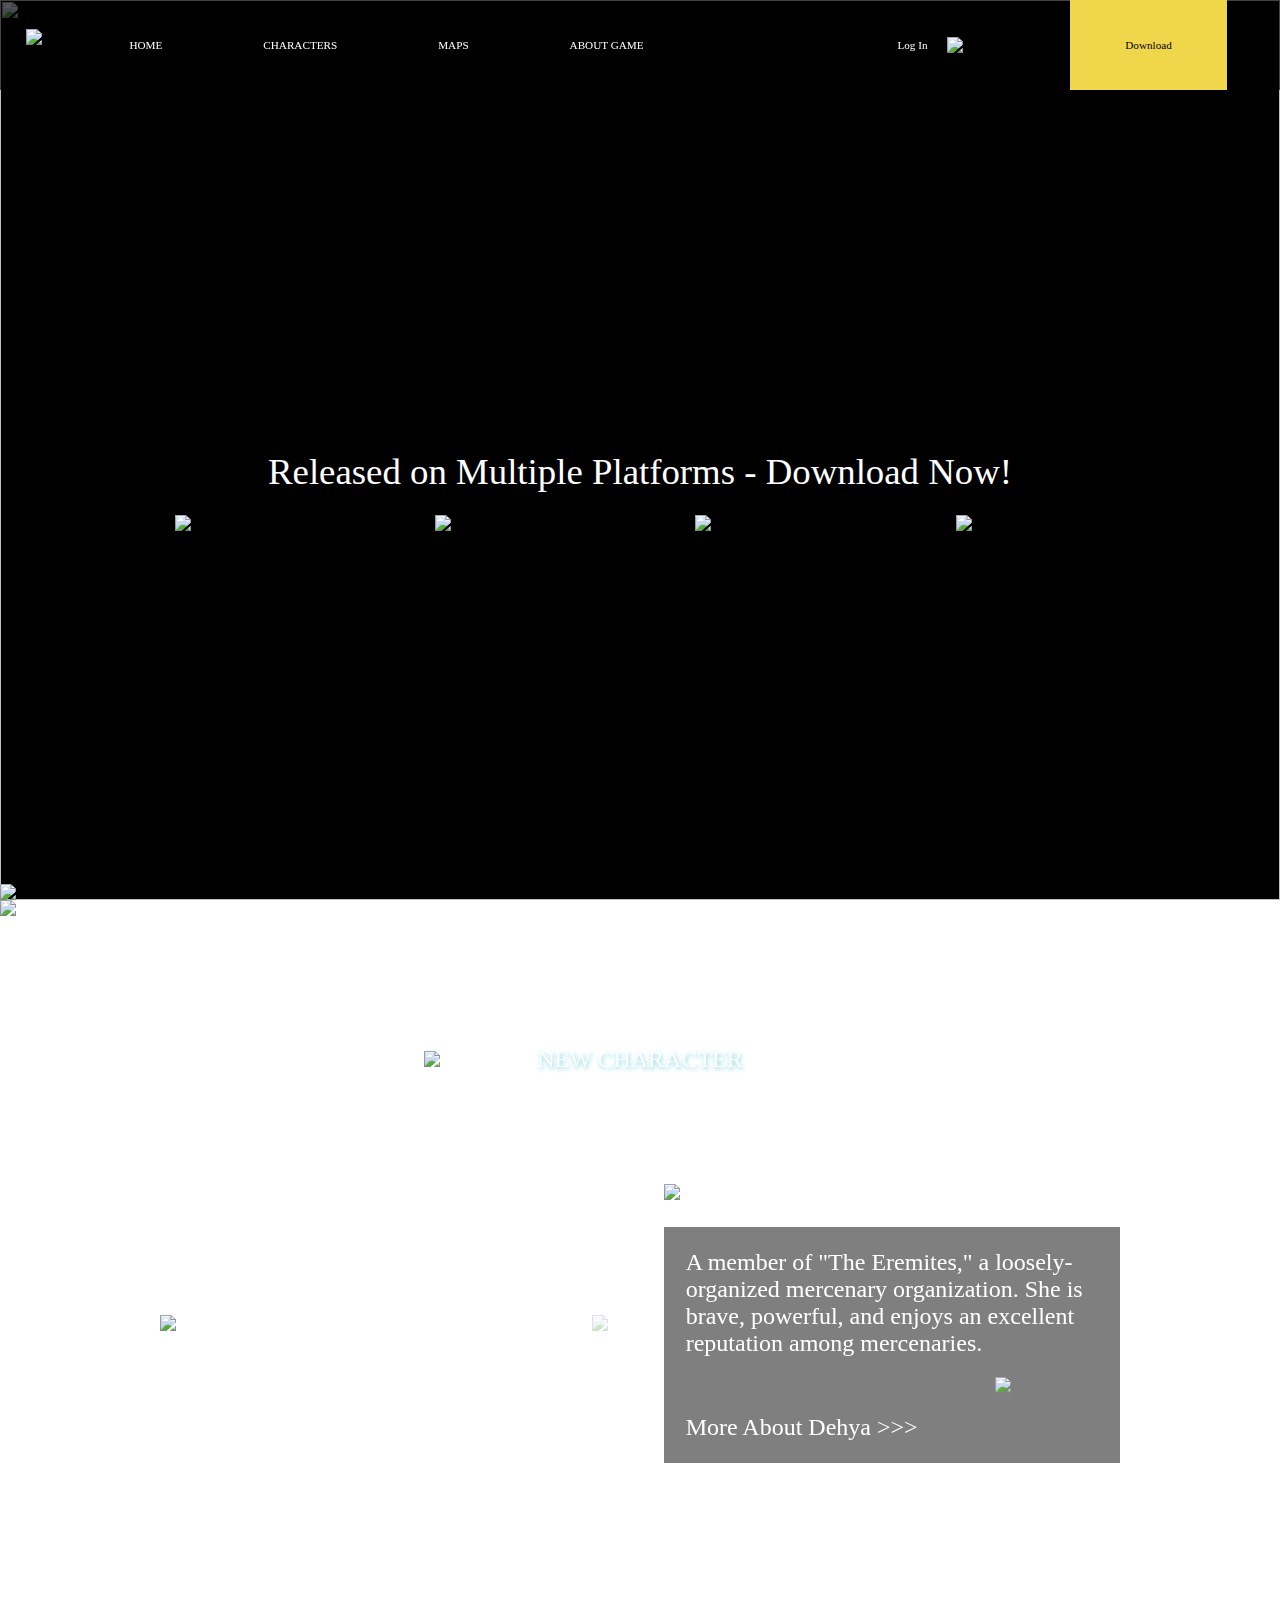
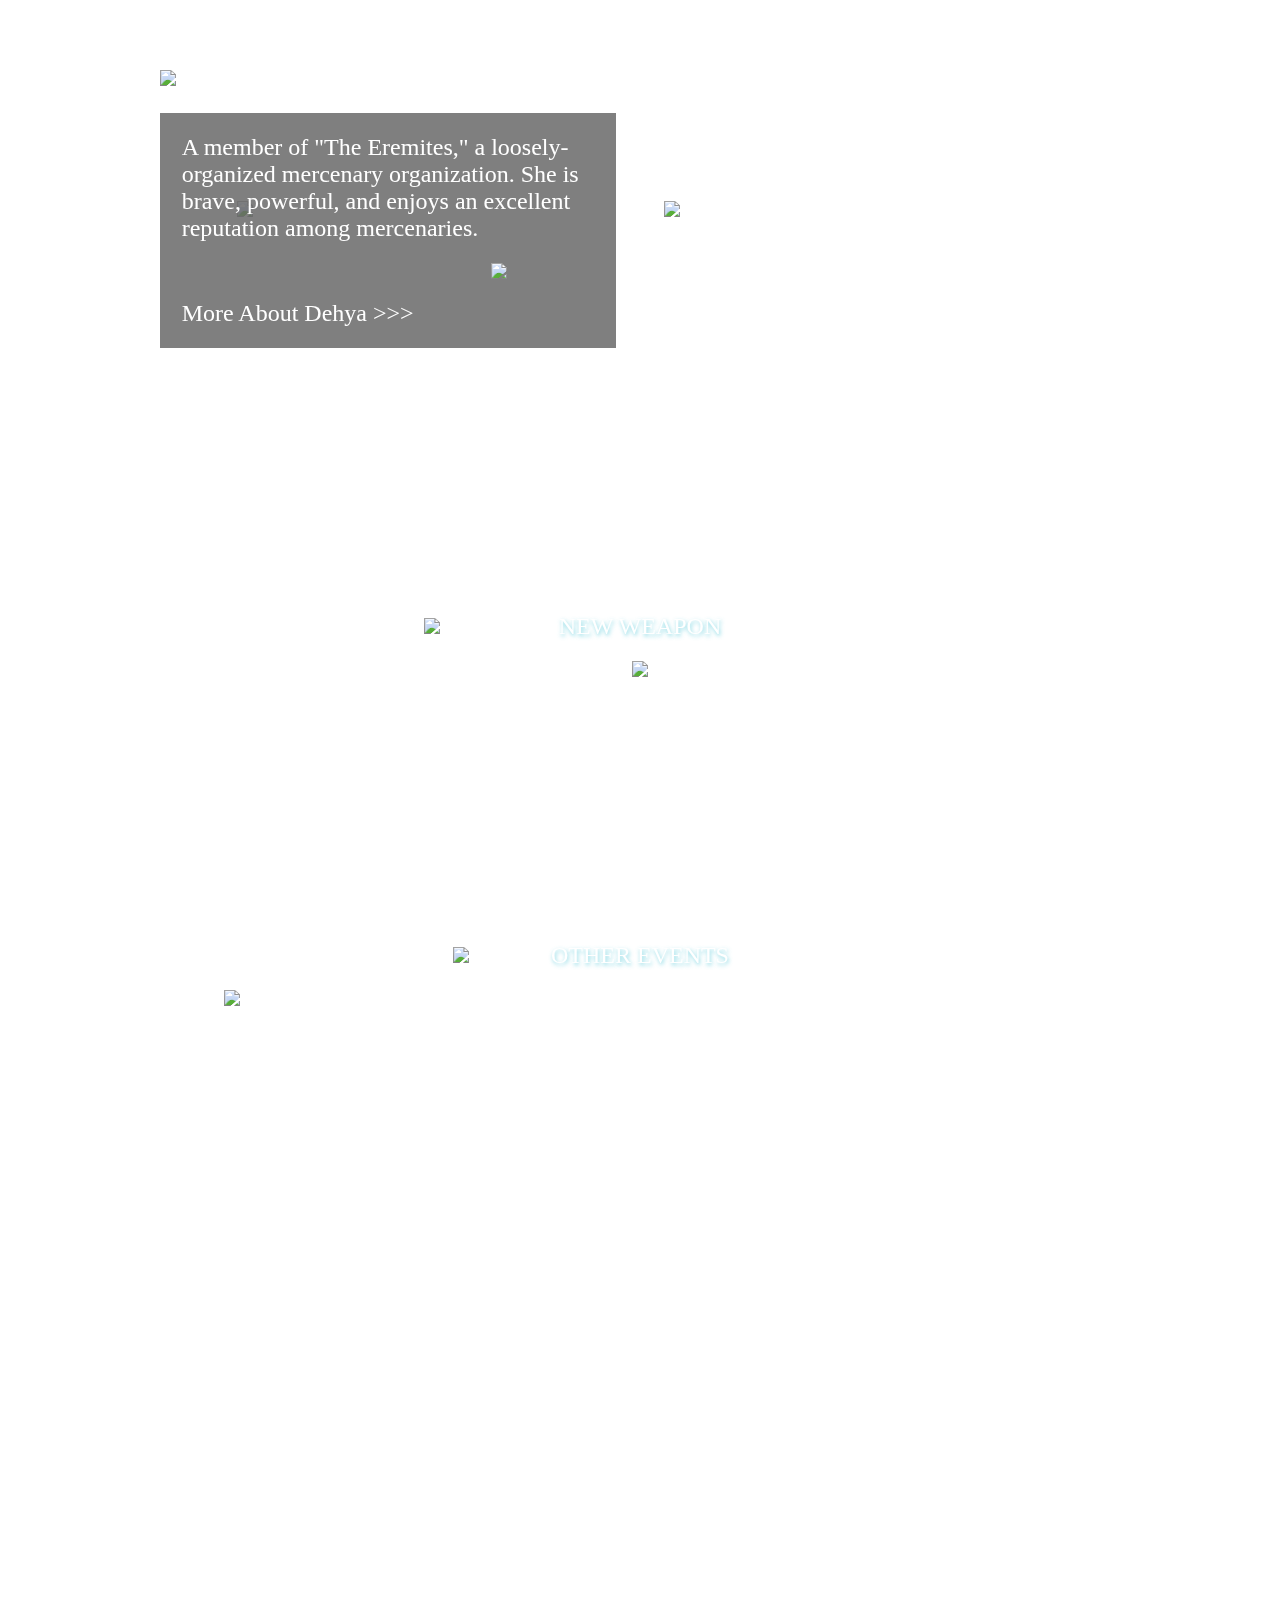
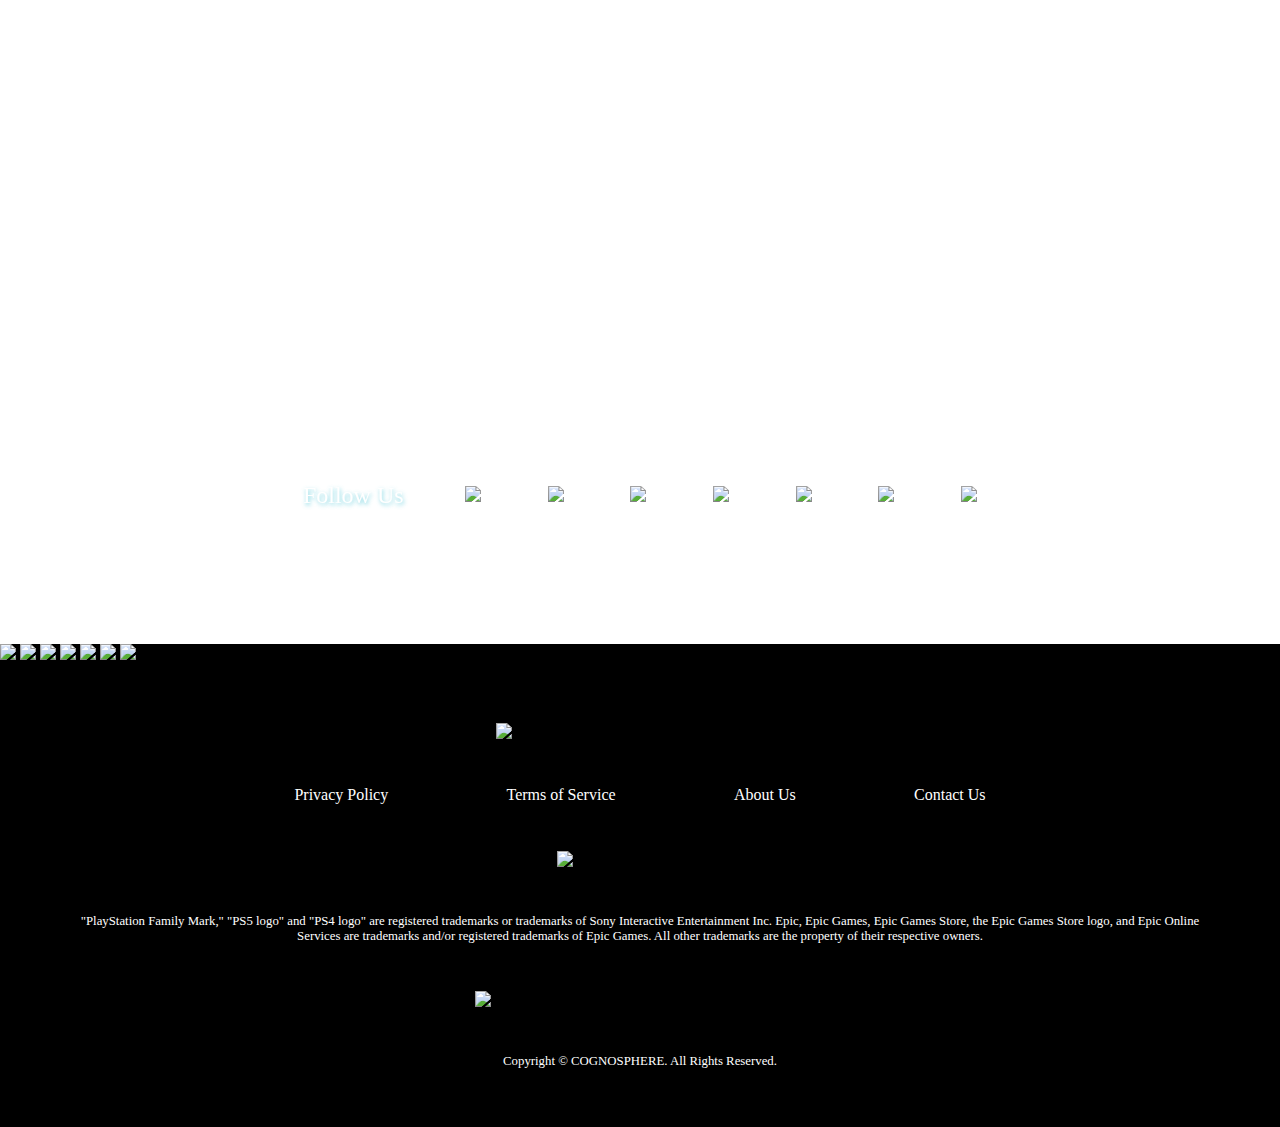
==== commit c53f7920: "Change Link" ====
--- a/index.html
+++ b/index.html
@@ -9,7 +9,9 @@
 </head>
 <body>
     <div class="navbar">
-        <img src="assets/LOGO.png" class="logo">
+        <a href="index.html">
+            <img src="https://github.com/fredysunjaya/Jenshin-Impekz/blob/main/assets/LOGO.png?raw=true" class="logo">
+        </a>
         <div class="navbar-menu">
             <a href="index.html">
                 <p class="menu-items">HOME</p>
@@ -25,14 +27,14 @@
         </div>
         <a href="register.html" class="login-btn">
             <p>Log In</p>
-            <img src="assets/user.png" class="user">
+            <img src="https://github.com/fredysunjaya/Jenshin-Impekz/blob/main/assets/user.png?raw=true" class="user">
         </a>
         <div class="download-btn-container">
             <div class="download-btn">
                 <p>Download</p>
             </div>
         </div>
-        <img src="assets/menu.png" id="menu-btn">
+        <img src="https://github.com/fredysunjaya/Jenshin-Impekz/blob/main/assets/menu.png?raw=true" id="menu-btn">
         <div class="sidebar">
             <ul class="sidebar-list">   
                 <a href="index.html" class="menu-items">
@@ -50,7 +52,7 @@
                 <a href="register.html" class="menu-items">
                     <li class="menu-items login-btn2">
                         <p>Log In</p>
-                        <img src="assets/user.png" class="user">
+                        <img src="https://github.com/fredysunjaya/Jenshin-Impekz/blob/main/assets/user.png?raw=true" class="user">
                     </li>
                 </a>
             </ul>
@@ -58,53 +60,53 @@
     </div>
     <div class="jumbotron"> 
         <div id="home-images">
-            <img src="assets/Jumbotron1.png" class="home-image" data-active>
-            <img src="assets/Jumbotron2.png" class="home-image">
-            <img src="assets/Jumbotron3.png" class="home-image">
+            <img src="https://github.com/fredysunjaya/Jenshin-Impekz/blob/main/assets/Jumbotron1.png?raw=true" class="home-image" data-active>
+            <img src="https://github.com/fredysunjaya/Jenshin-Impekz/blob/main/assets/Jumbotron2.png?raw=true" class="home-image">
+            <img src="https://github.com/fredysunjaya/Jenshin-Impekz/blob/main/assets/Jumbotron3.png?raw=true" class="home-image">
         </div>
         <div class="downloads-container">
             <div class="downloads">
                 <p id="released">Released on Multiple Platforms - Download Now!</p>
                 <div class="download-links">
-                    <img src="assets/playstation.png">
-                    <img src="assets/appstore.png">
-                    <img src="assets/googleplay.png">
-                    <img src="assets/windows.png">
+                    <img src="https://github.com/fredysunjaya/Jenshin-Impekz/blob/main/assets/playstation.png?raw=true">
+                    <img src="https://github.com/fredysunjaya/Jenshin-Impekz/blob/main/assets/appstore.png?raw=true">
+                    <img src="https://github.com/fredysunjaya/Jenshin-Impekz/blob/main/assets/googleplay.png?raw=true">
+                    <img src="https://github.com/fredysunjaya/Jenshin-Impekz/blob/main/assets/windows.png?raw=true">
                 </div>
             </div>
-            <img src="assets/esrb.png" id="esrbJumbo">
+            <img src="https://github.com/fredysunjaya/Jenshin-Impekz/blob/main/assets/esrb.png?raw=true" id="esrbJumbo">
         </div>
     </div>
     <div class="contents">
-        <img src="assets/gradientJumbotron.png" id="gradient-image">
+        <img src="https://github.com/fredysunjaya/Jenshin-Impekz/blob/main/assets/gradientJumbotron.png?raw=true" id="gradient-image">
         <div id="new-character">
             <div class="frame-home">
-                <img src="assets/frame1.png">
+                <img src="https://github.com/fredysunjaya/Jenshin-Impekz/blob/main/assets/frame1.png?raw=true">
                 <p class="text-home">NEW CHARACTER</p>
             </div>
             <div class="character-section first">
-                <img src="assets/DehyaBack.png" class="char-back">
+                <img src="https://github.com/fredysunjaya/Jenshin-Impekz/blob/main/assets/DehyaBack.png?raw=true" class="char-back">
                 <div class="character-details">
-                    <img src="assets/DehyaChar.png" class="char-frame">
+                    <img src="https://github.com/fredysunjaya/Jenshin-Impekz/blob/main/assets/DehyaChar.png?raw=true" class="char-frame">
                     <div class="character-description">
-                        <img src="assets/DehyaName.png" class="char-name">
+                        <img src="https://github.com/fredysunjaya/Jenshin-Impekz/blob/main/assets/DehyaName.png?raw=true" class="char-name">
                         <div class="char-story">
                             <p>A member of "The Eremites," a loosely-organized mercenary organization. She is brave, powerful, and enjoys an excellent reputation among mercenaries.</p>
-                            <img src="assets/playTrailer.png" class="play-button">
+                            <img src="https://github.com/fredysunjaya/Jenshin-Impekz/blob/main/assets/playTrailer.png?raw=true" class="play-button">
                             <p>More About Dehya >>></p>
                         </div>
                     </div>
                 </div>
             </div>
             <div class="character-section">
-                <img src="assets/MikaBack.png" class="char-back" id="char-back-rev">
+                <img src="https://github.com/fredysunjaya/Jenshin-Impekz/blob/main/assets/MikaBack.png?raw=true" class="char-back" id="char-back-rev">
                 <div class="character-details" id="char-details-rev">
-                    <img src="assets/MikaChar.png" class="char-frame" id="char-frame-rev">
+                    <img src="https://github.com/fredysunjaya/Jenshin-Impekz/blob/main/assets/MikaChar.png?raw=true" class="char-frame" id="char-frame-rev">
                     <div class="character-description" id="char-desc-rev">
-                        <img src="assets/MikaName.png" class="char-name">
+                        <img src="https://github.com/fredysunjaya/Jenshin-Impekz/blob/main/assets/MikaName.png?raw=true" class="char-name">
                         <div class="char-story">
                             <p>A member of "The Eremites," a loosely-organized mercenary organization. She is brave, powerful, and enjoys an excellent reputation among mercenaries.</p>
-                            <img src="assets/playTrailer.png" class="play-button">
+                            <img src="https://github.com/fredysunjaya/Jenshin-Impekz/blob/main/assets/playTrailer.png?raw=true" class="play-button">
                             <p>More About Dehya >>></p>
                         </div>
                     </div>
@@ -113,49 +115,60 @@
         </div>
         <div id="new-weapon">
             <div class="frame-home">
-                <img src="assets/frame1.png">
+                <img src="https://github.com/fredysunjaya/Jenshin-Impekz/blob/main/assets/frame1.png?raw=true">
                 <p class="text-home">NEW WEAPON</p>
             </div>
             <div id="weapon-news">
-                <img src="assets/newweapon.png">
+                <img src="https://github.com/fredysunjaya/Jenshin-Impekz/blob/main/assets/newweapon.png?raw=true">
             </div>
         </div>
         <div id="other-events">
             <div class="frame-home">
-                <img src="assets/frame1.png">
+                <img src="https://github.com/fredysunjaya/Jenshin-Impekz/blob/main/assets/frame1.png?raw=true">
                 <p class="text-home">OTHER EVENTS</p>
             </div>
             <div id="event-images">
-                <img src="assets/events1.png" class="event-image" data-active2>
-                <img src="assets/events2.png" class="event-image">
+                <img src="https://github.com/fredysunjaya/Jenshin-Impekz/blob/main/assets/events1.png?raw=true" class="event-image" data-active2>
+                <img src="https://github.com/fredysunjaya/Jenshin-Impekz/blob/main/assets/events2.png?raw=true" class="event-image">
             </div>
         </div>
         <div id="follow">
             <p class="text-home">Follow Us</p>
             <ul id="follow-links">
-                <li><img src="assets/facebook.png"></li>
-                <li><img src="assets/twitter.png"></li>
-                <li><img src="assets/youtube.png"></li>
-                <li><img src="assets/instagram.png"></li>
-                <li><img src="assets/discord.png"></li>
-                <li><img src="assets/reddit.png"></li>
-                <li><img src="assets/hoyolab.png"></li>
+                <li><img src="https://github.com/fredysunjaya/Jenshin-Impekz/blob/main/assets/facebook.png?raw=true"></li>
+                <li><img src="https://github.com/fredysunjaya/Jenshin-Impekz/blob/main/assets/twitter.png?raw=true"></li>
+                <li><img src="https://github.com/fredysunjaya/Jenshin-Impekz/blob/main/assets/youtube.png?raw=true"></li>
+                <li><img src="https://github.com/fredysunjaya/Jenshin-Impekz/blob/main/assets/instagram.png?raw=true"></li>
+                <li><img src="https://github.com/fredysunjaya/Jenshin-Impekz/blob/main/assets/discord.png?raw=true"></li>
+                <li><img src="https://github.com/fredysunjaya/Jenshin-Impekz/blob/main/assets/reddit.png?raw=true"></li>
+                <li><img src="https://github.com/fredysunjaya/Jenshin-Impekz/blob/main/assets/hoyolab.png?raw=true"></li>
             </ul>
         </div>
     </div>
     <div class="footer">
+        <div class="follow-collections">
+            <div class="follow-links">
+                <img src="https://github.com/fredysunjaya/Jenshin-Impekz/blob/main/assets/facebook2.png?raw=true">
+                <img src="https://github.com/fredysunjaya/Jenshin-Impekz/blob/main/assets/twitter2.png?raw=true">
+                <img src="https://github.com/fredysunjaya/Jenshin-Impekz/blob/main/assets/youtube2.png?raw=true">
+                <img src="https://github.com/fredysunjaya/Jenshin-Impekz/blob/main/assets/instagram2.png?raw=true">
+                <img src="https://github.com/fredysunjaya/Jenshin-Impekz/blob/main/assets/discord2.png?raw=true">
+                <img src="https://github.com/fredysunjaya/Jenshin-Impekz/blob/main/assets/reddit2.png?raw=true">
+                <img src="https://github.com/fredysunjaya/Jenshin-Impekz/blob/main/assets/hoyolab2.png?raw=true">
+            </div>
+        </div>
         <div class="footer-details">
-            <img src="assets/LOGO.png" class="logo-footer">
+            <img src="https://github.com/fredysunjaya/Jenshin-Impekz/blob/main/assets/LOGO.png?raw=true" class="logo-footer">
             <ul class="footer-links">
                 <li>Privacy Policy</li>
                 <li>Terms of Service</li>
                 <li>About Us</li>
                 <li>Contact Us</li>
             </ul>
-            <img src="assets/esrb.png" id="esrb">
+            <img src="https://github.com/fredysunjaya/Jenshin-Impekz/blob/main/assets/esrb.png?raw=true" id="esrb">
             <p>"PlayStation Family Mark," "PS5 logo" and "PS4 logo" are registered trademarks or trademarks of Sony Interactive Entertainment Inc.
                 Epic, Epic Games, Epic Games Store, the Epic Games Store logo, and Epic Online Services are trademarks and/or registered trademarks of Epic Games. All other trademarks are the property of their respective owners.</p>
-            <img src="assets/hoyoverse.png" id="hoyoverse">
+            <img src="https://github.com/fredysunjaya/Jenshin-Impekz/blob/main/assets/hoyoverse.png?raw=true" id="hoyoverse">
             <p>Copyright © COGNOSPHERE. All Rights Reserved.</p>
         </div>
     </div>
--- a/style.css
+++ b/style.css
@@ -131,6 +131,10 @@
     /* justify-content: space-between; */
 }
 
+.menu-items.login-btn2 p {
+    font-size: 1em;
+}
+
 @media screen and (max-width: 769px) {
     .navbar {
         gap: 4%;
@@ -308,7 +312,7 @@
 .contents {
     display: flex;
     flex-direction: column;
-    background-image: url("assets/backgroundHome1.png");
+    background-image: url("https://github.com/fredysunjaya/Jenshin-Impekz/blob/main/assets/backgroundHome1.png?raw=true");
     background-size: cover;
     align-items: center;
     position: relative;
@@ -569,6 +573,10 @@
         gap: 8vh;
     }
 
+    .character-section {
+        width: 85%;
+    }
+
     .character-section.first {
         margin-top: 5vh;
     }
@@ -590,16 +598,21 @@
         font-size: 0.55em;
     }
 
+    #new-weapon {
+        width: 90%;
+    }
+
     #new-weapon .frame-home img {
-        width: 146.5%;
+        width: 122%;
     }
 
     #other-events {
-        height: calc(15vh + 25px);
+        width: 80%;
+        height: calc(18vh + 35px);
     }
 
     #other-events .frame-home img {
-        width: 169%;
+        width: 138%;
     }
 
     #follow {
@@ -658,6 +671,15 @@
 }
 
 @media screen and (max-width: 576px) {
+    .follow-collections {
+        padding-left: calc(1vw + 10px);
+    }
+
+    .follow-links {
+        padding: 0;
+        justify-content: space-evenly;
+    }
+
     .footer-links {
         font-size: 0.6em;
         width: 95%;
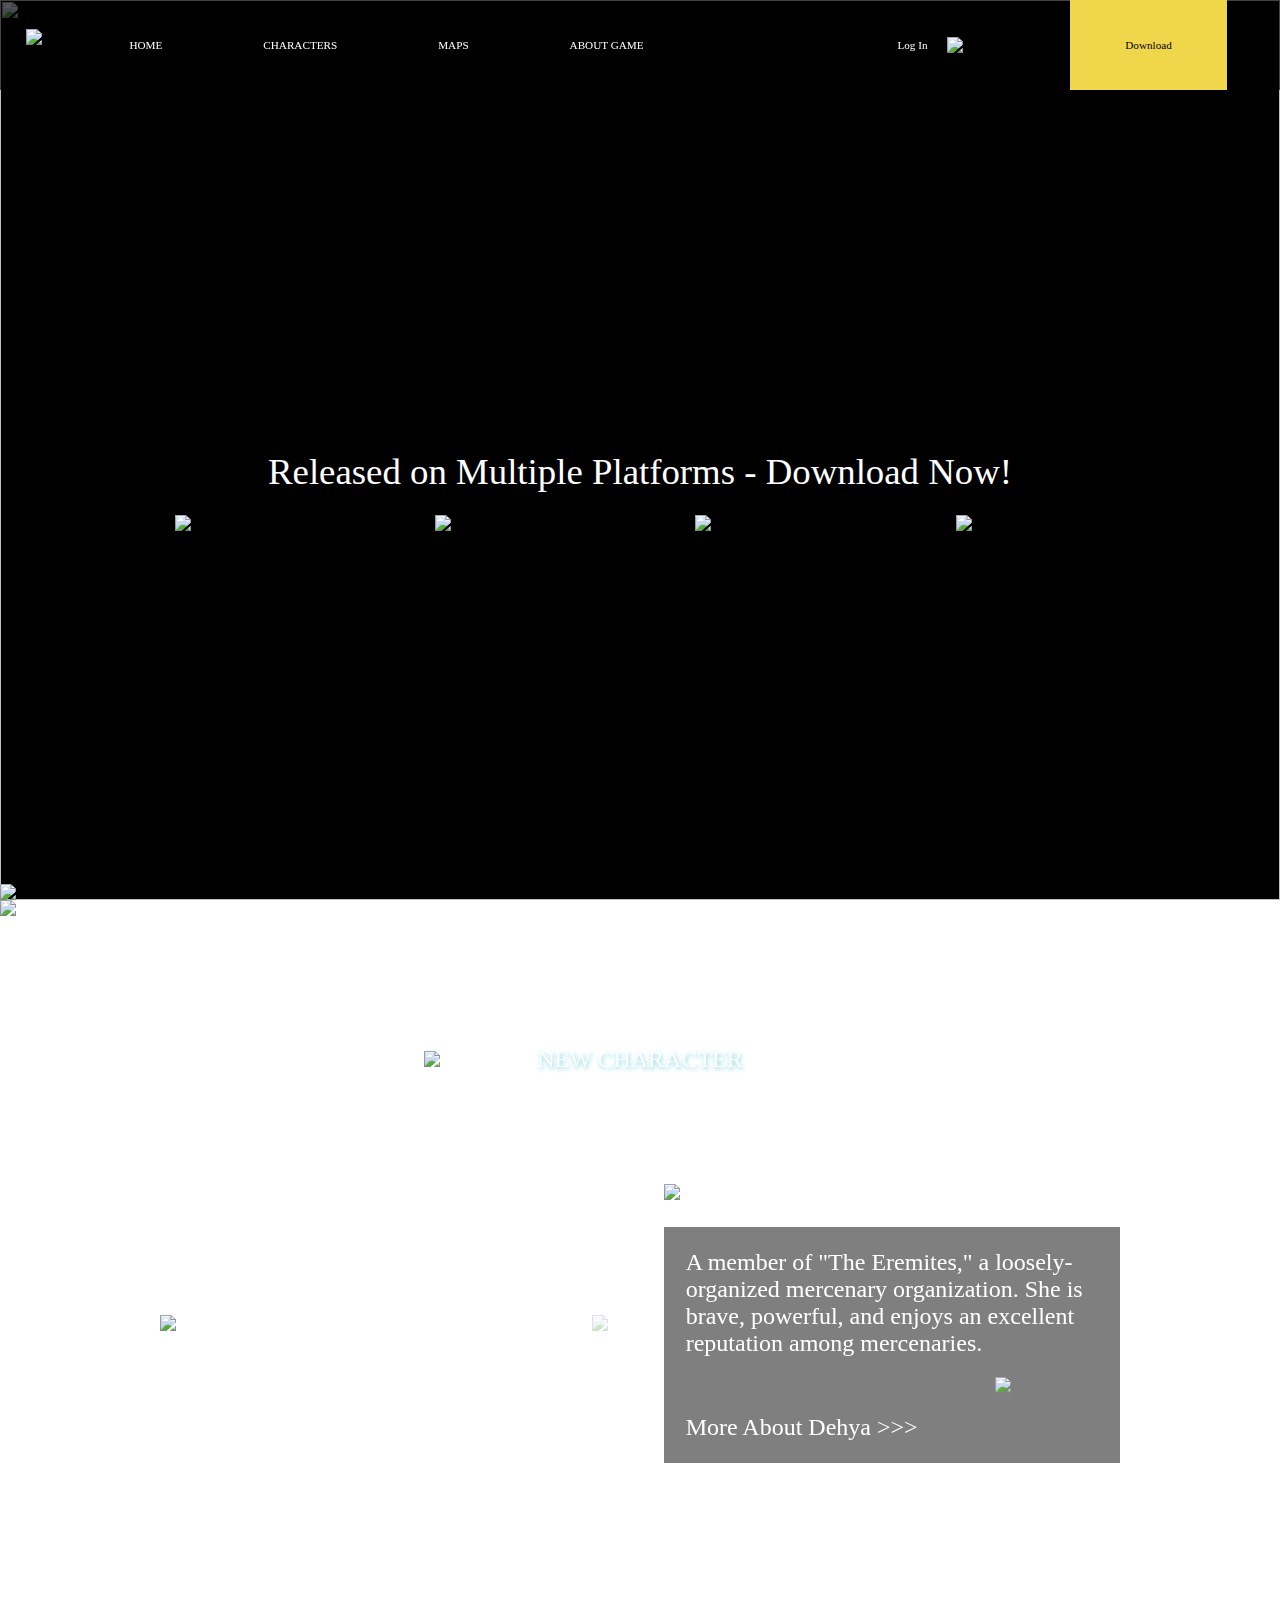
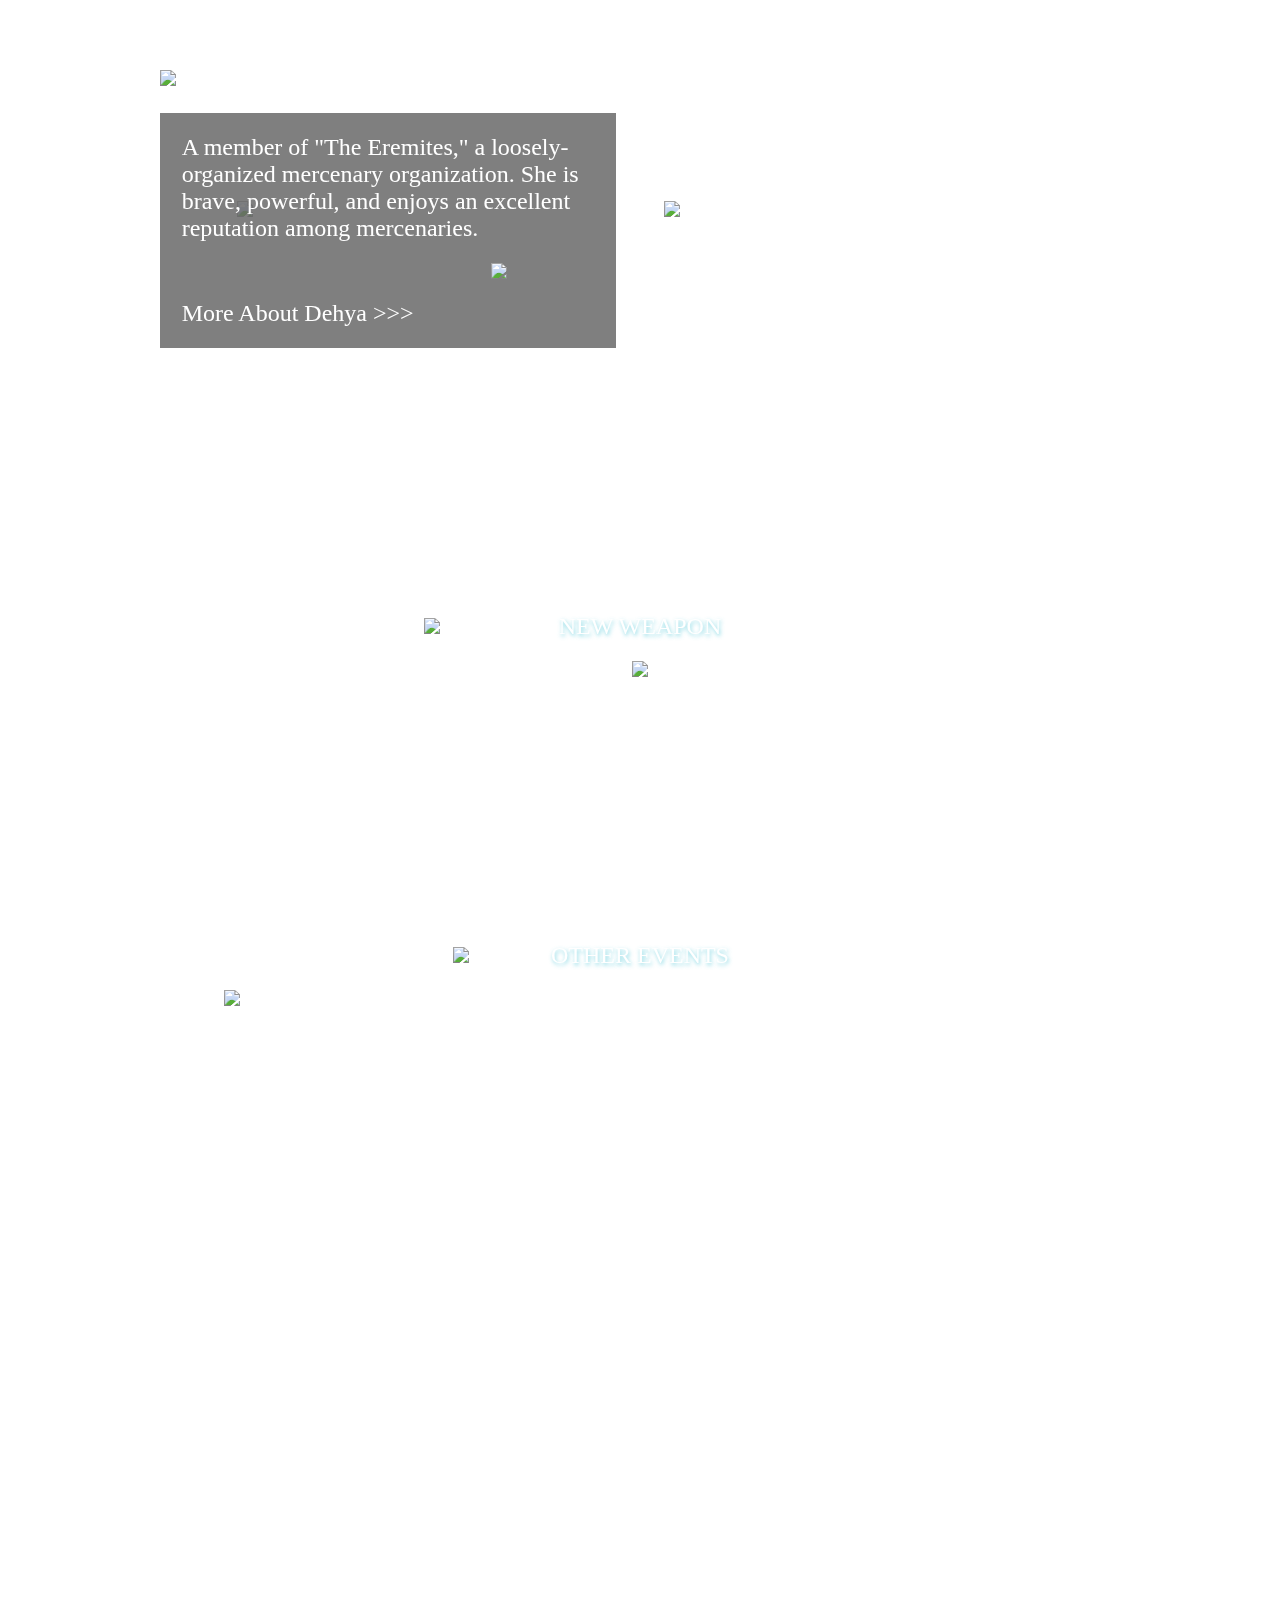
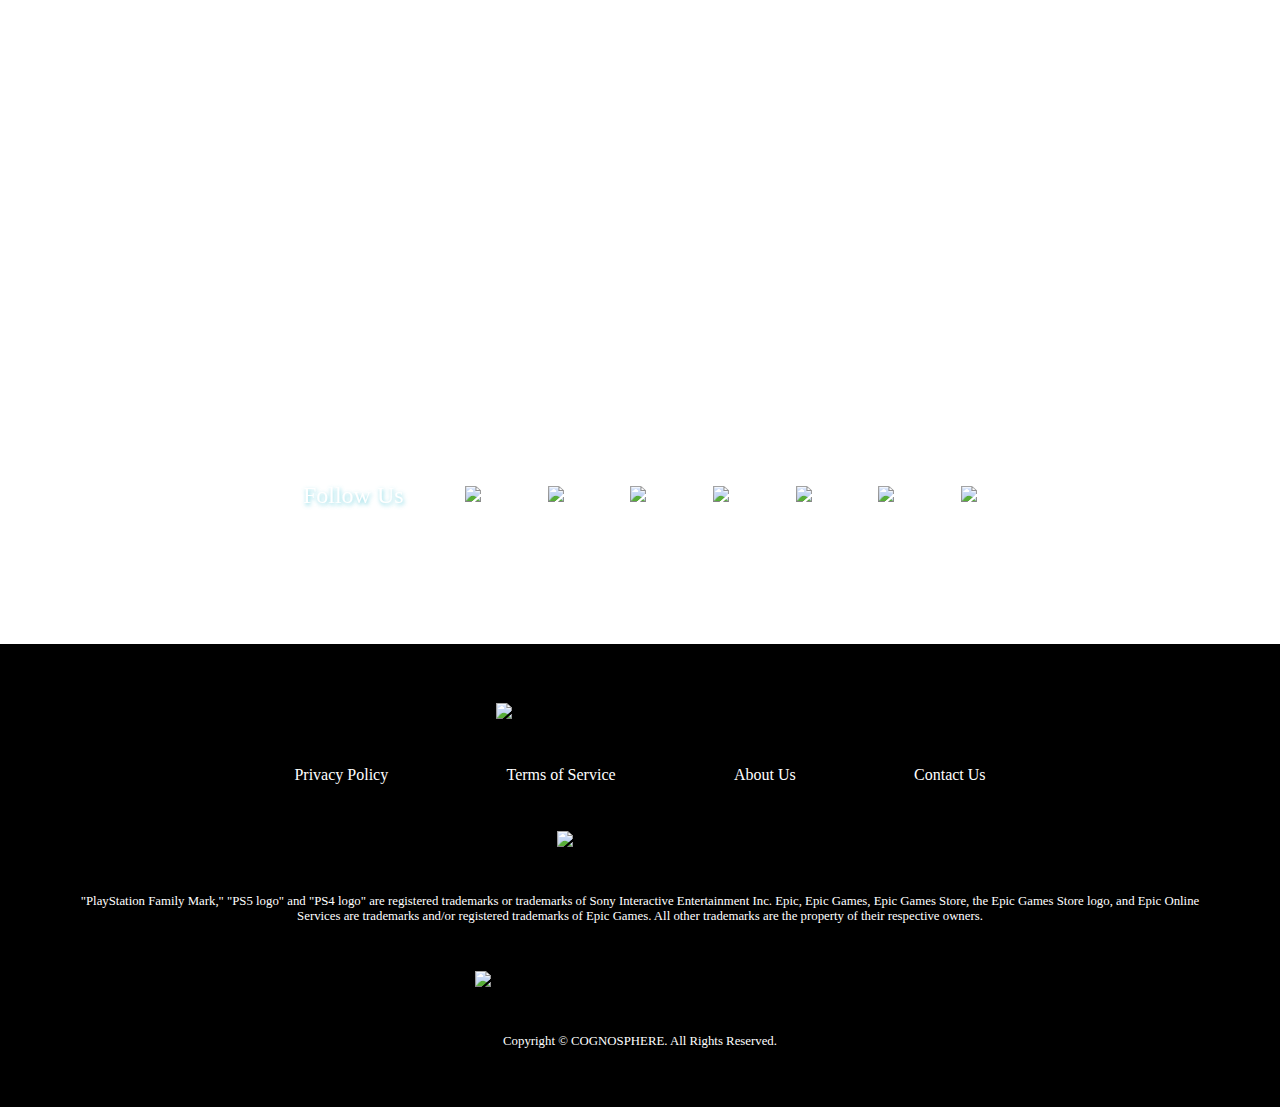
==== commit 291aad6e: "Minor Change Home" ====
--- a/index.html
+++ b/index.html
@@ -146,17 +146,6 @@
         </div>
     </div>
     <div class="footer">
-        <div class="follow-collections">
-            <div class="follow-links">
-                <img src="https://github.com/fredysunjaya/Jenshin-Impekz/blob/main/assets/facebook2.png?raw=true">
-                <img src="https://github.com/fredysunjaya/Jenshin-Impekz/blob/main/assets/twitter2.png?raw=true">
-                <img src="https://github.com/fredysunjaya/Jenshin-Impekz/blob/main/assets/youtube2.png?raw=true">
-                <img src="https://github.com/fredysunjaya/Jenshin-Impekz/blob/main/assets/instagram2.png?raw=true">
-                <img src="https://github.com/fredysunjaya/Jenshin-Impekz/blob/main/assets/discord2.png?raw=true">
-                <img src="https://github.com/fredysunjaya/Jenshin-Impekz/blob/main/assets/reddit2.png?raw=true">
-                <img src="https://github.com/fredysunjaya/Jenshin-Impekz/blob/main/assets/hoyolab2.png?raw=true">
-            </div>
-        </div>
         <div class="footer-details">
             <img src="https://github.com/fredysunjaya/Jenshin-Impekz/blob/main/assets/LOGO.png?raw=true" class="logo-footer">
             <ul class="footer-links">
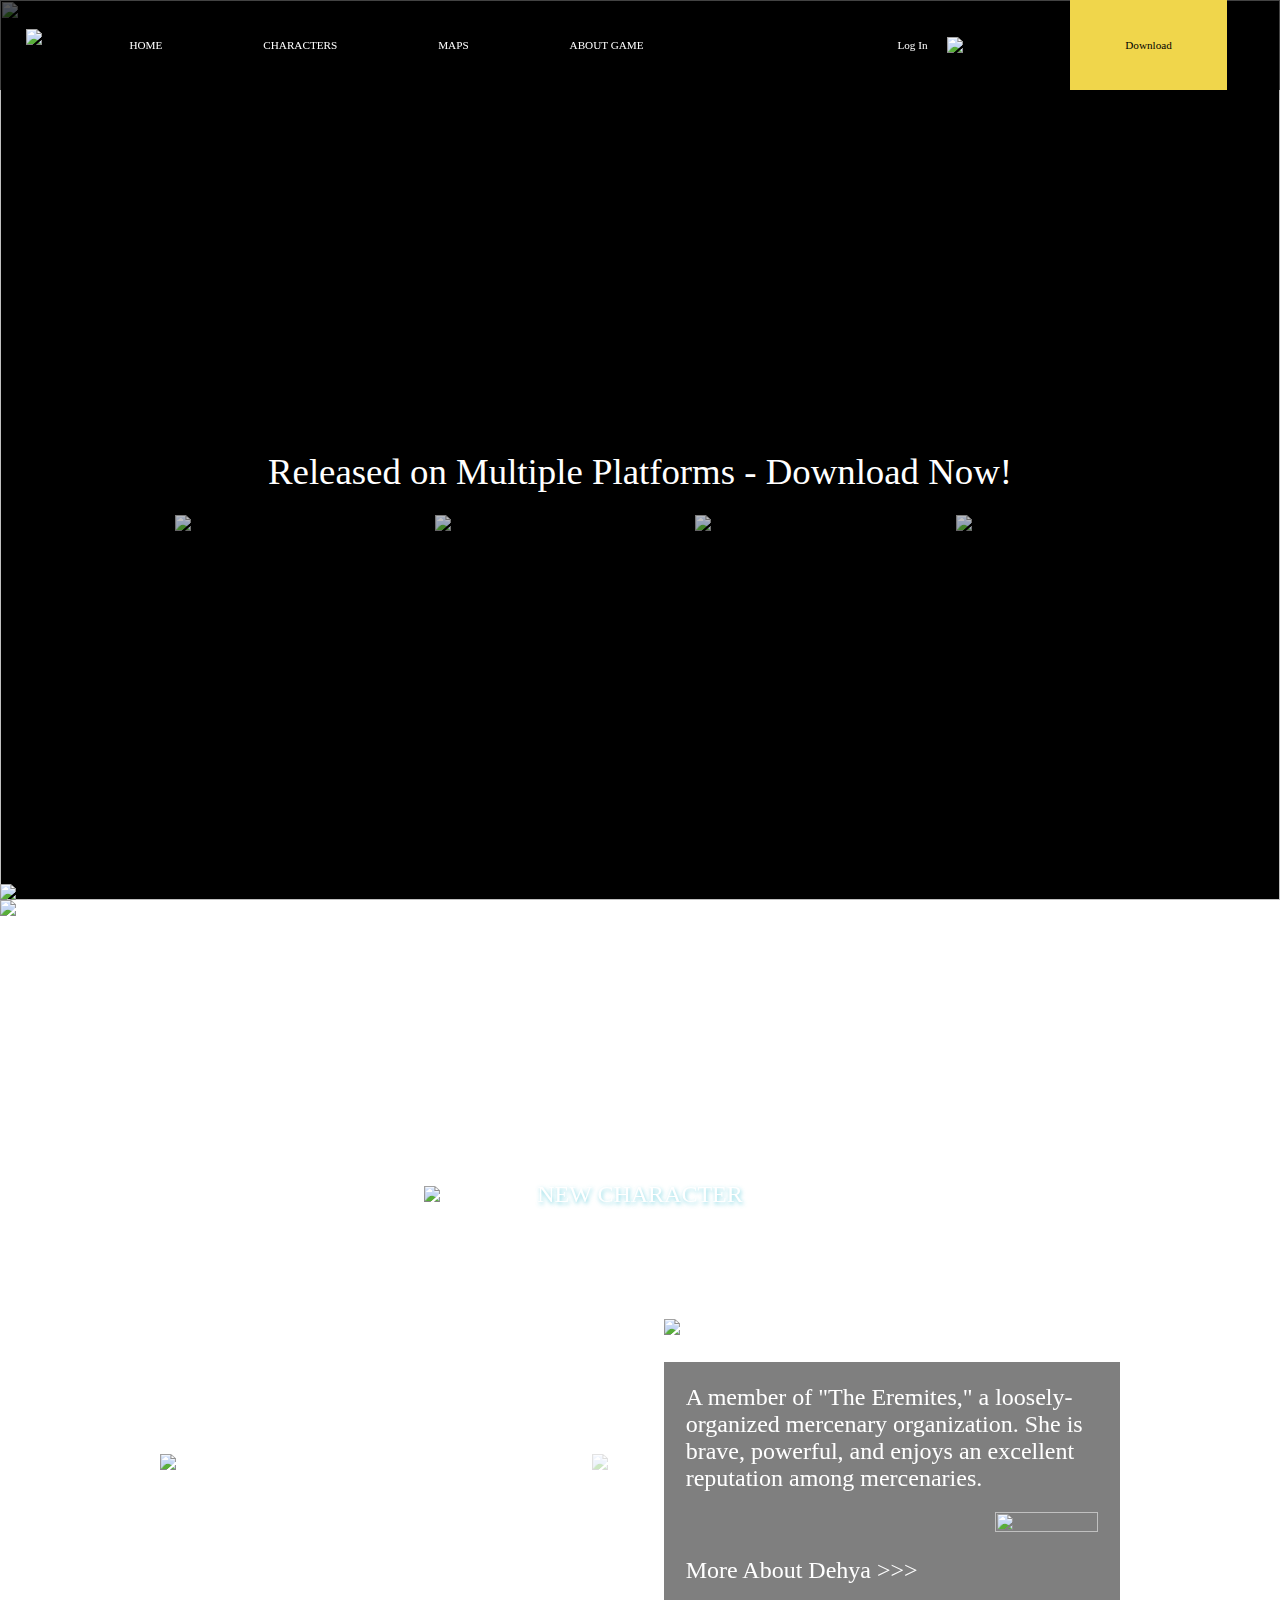
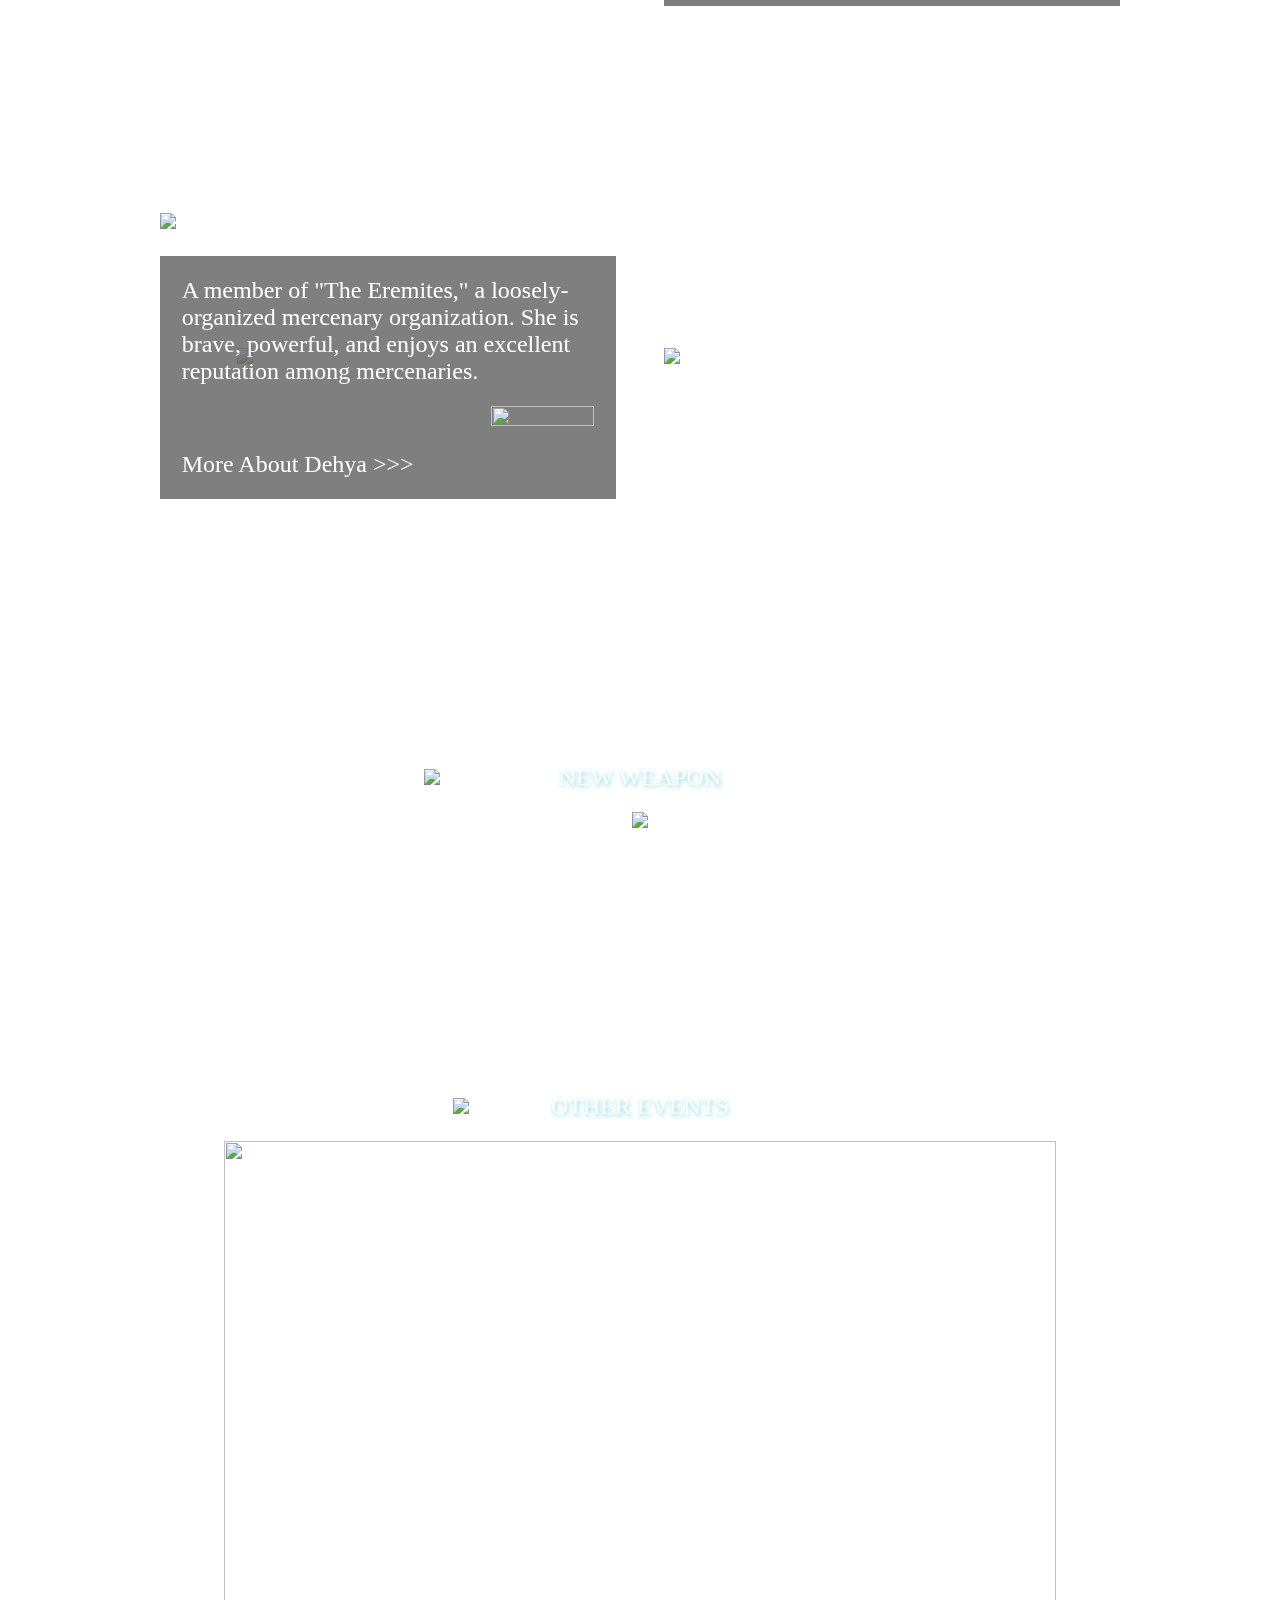
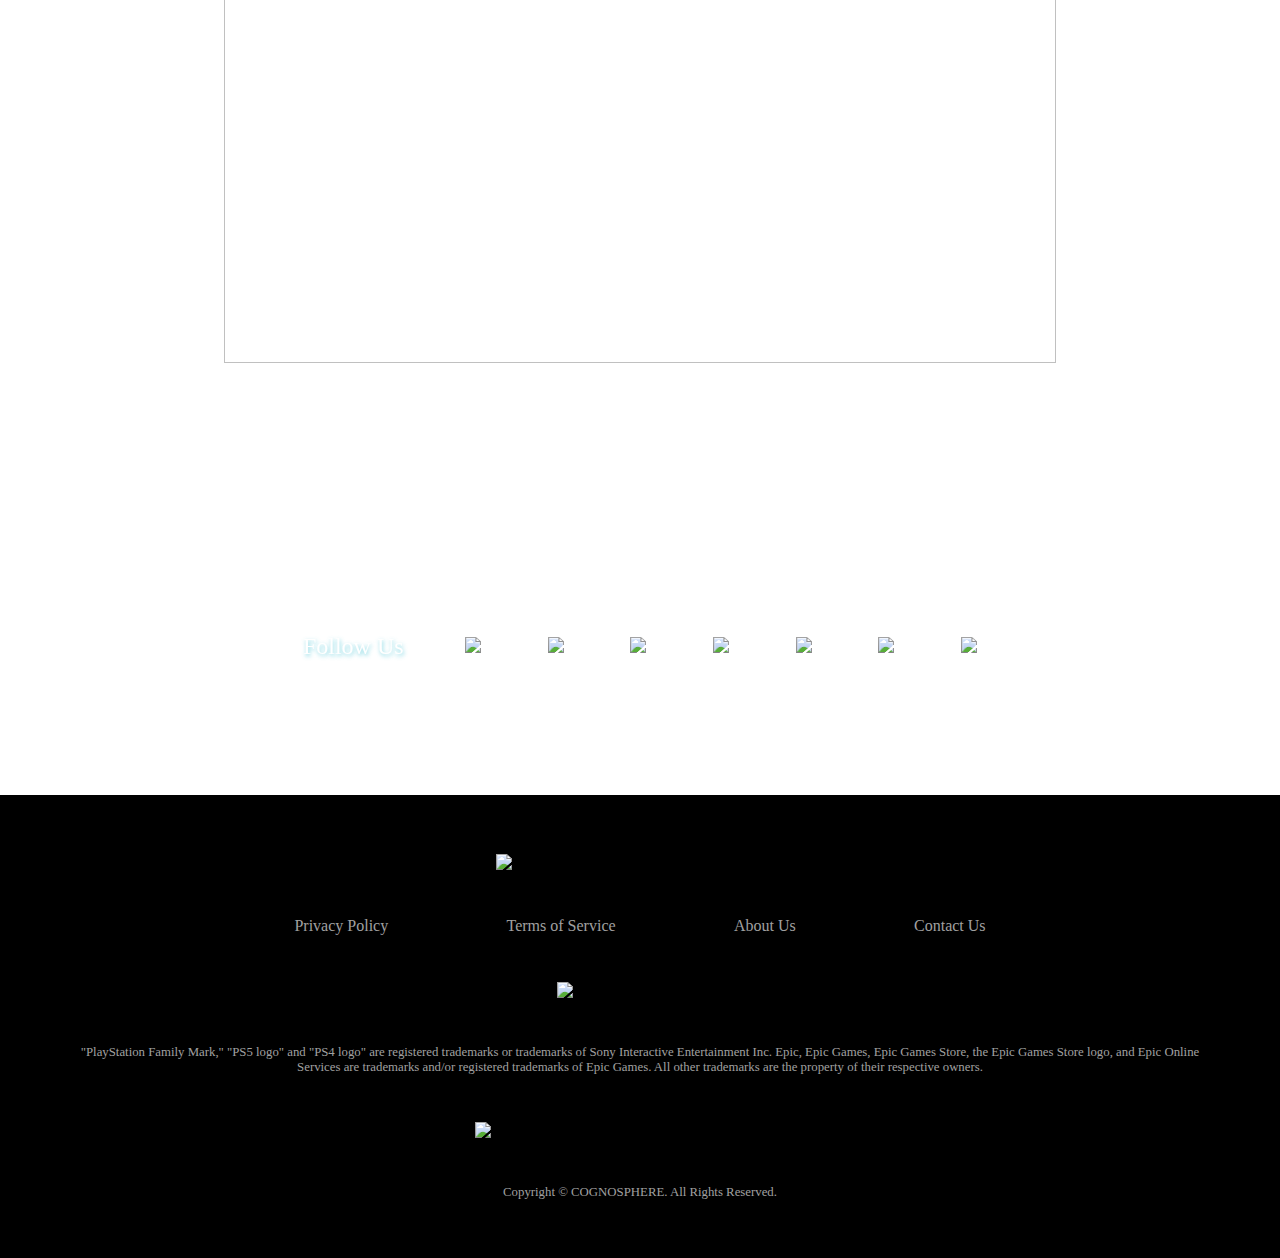
==== commit f958734c: "Adding Link" ====
--- a/index.html
+++ b/index.html
@@ -92,7 +92,9 @@
                         <img src="https://github.com/fredysunjaya/Jenshin-Impekz/blob/main/assets/DehyaName.png?raw=true" class="char-name">
                         <div class="char-story">
                             <p>A member of "The Eremites," a loosely-organized mercenary organization. She is brave, powerful, and enjoys an excellent reputation among mercenaries.</p>
-                            <img src="https://github.com/fredysunjaya/Jenshin-Impekz/blob/main/assets/playTrailer.png?raw=true" class="play-button">
+                            <a class="play-button" href="https://youtu.be/AKDz1h2871E" target="_blank" rel="noopener noreferrer">
+                                <img src="https://github.com/fredysunjaya/Jenshin-Impekz/blob/main/assets/playTrailer.png?raw=true">
+                            </a>
                             <p>More About Dehya >>></p>
                         </div>
                     </div>
@@ -106,7 +108,9 @@
                         <img src="https://github.com/fredysunjaya/Jenshin-Impekz/blob/main/assets/MikaName.png?raw=true" class="char-name">
                         <div class="char-story">
                             <p>A member of "The Eremites," a loosely-organized mercenary organization. She is brave, powerful, and enjoys an excellent reputation among mercenaries.</p>
-                            <img src="https://github.com/fredysunjaya/Jenshin-Impekz/blob/main/assets/playTrailer.png?raw=true" class="play-button">
+                            <a class="play-button" href="https://youtu.be/U8EWojkDwPc" target="_blank" rel="noopener noreferrer">
+                                <img src="https://github.com/fredysunjaya/Jenshin-Impekz/blob/main/assets/playTrailer.png?raw=true">
+                            </a>
                             <p>More About Dehya >>></p>
                         </div>
                     </div>
--- a/style.css
+++ b/style.css
@@ -197,7 +197,6 @@
     height: 100vh;
     z-index: 1;
     background-color: black;
-    background-position: center;
     display: flex;
     justify-content: center;
 }
@@ -265,9 +264,14 @@
     text-shadow: 0px 0px 8px rgba(0, 0, 0, 1);
 }
 
-.download-links img{
+.download-links img {
     /* height: calc(2.5vw + 30px); */
     width: 13%;
+    opacity: 0.75;
+}
+
+.download-links img:hover {
+    opacity: 1;
 }
 
 #esrbJumbo {
@@ -342,7 +346,7 @@
 /* new character */
 /* --------------------------------------------------------------------------------- */
 #new-character {
-    margin-top: -15vh;
+    /* margin-top: -15vh; */
     display: flex;
     flex-direction: column;
     align-items: center;
@@ -444,6 +448,11 @@
     margin: 5% 0;
 }
 
+.play-button img {
+    width: 100%;
+    height: 100%;
+}
+
 #char-back-rev {
     left: 8%;
 }
@@ -492,11 +501,6 @@
     width: 115.5%;
 }
 
-.event-image {
-    width: 100%;
-    height: auto;
-}
-
 .event-image[data-active2] {
     opacity: 1;
     z-index: 1;
@@ -627,7 +631,7 @@
 .footer {
     width: 100%;
     background-color: black;
-    color: white;
+    color: rgba(160, 160, 160, 1);
     font-family: Tahoma;
 }
 
@@ -661,6 +665,10 @@
     width: 60%;
     display: flex;
     justify-content: space-between;
+}
+
+.footer-links li:hover {
+    color: white;
 }
 
 @media screen and (max-width: 769px) {
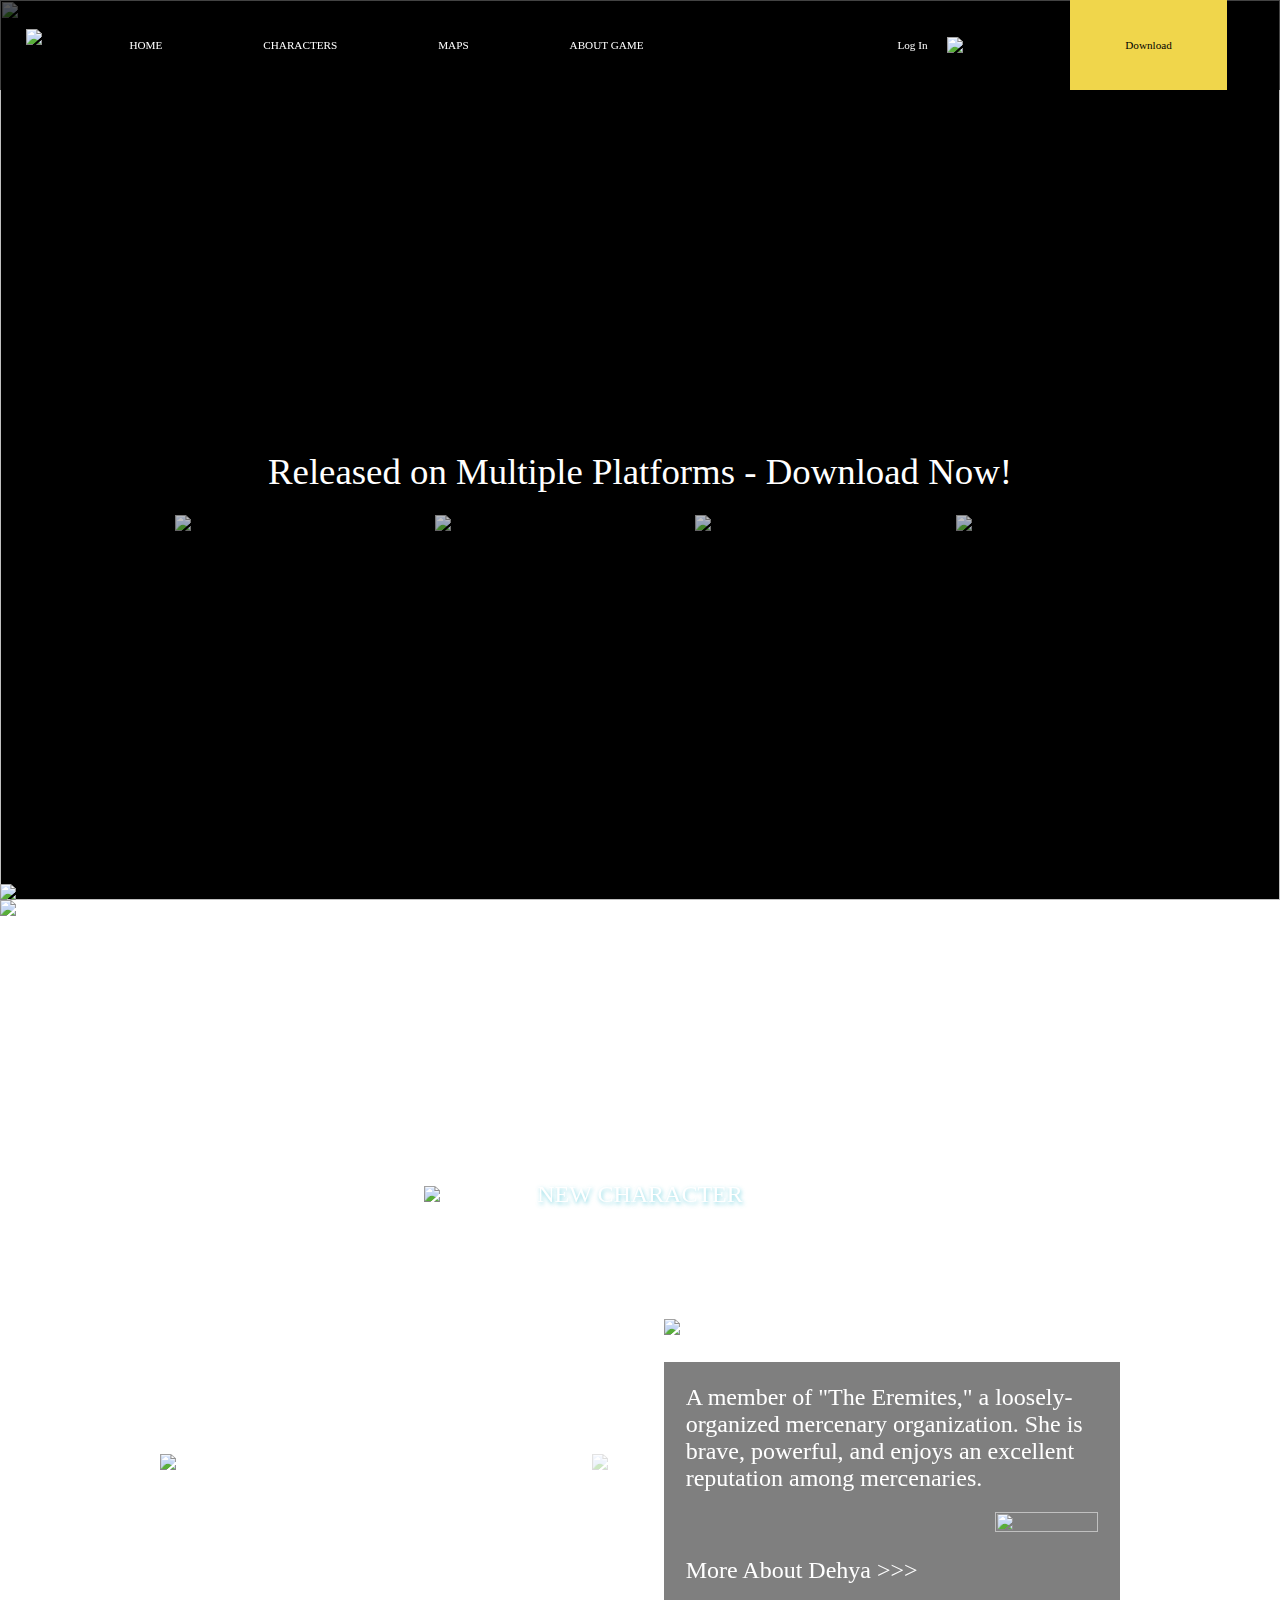
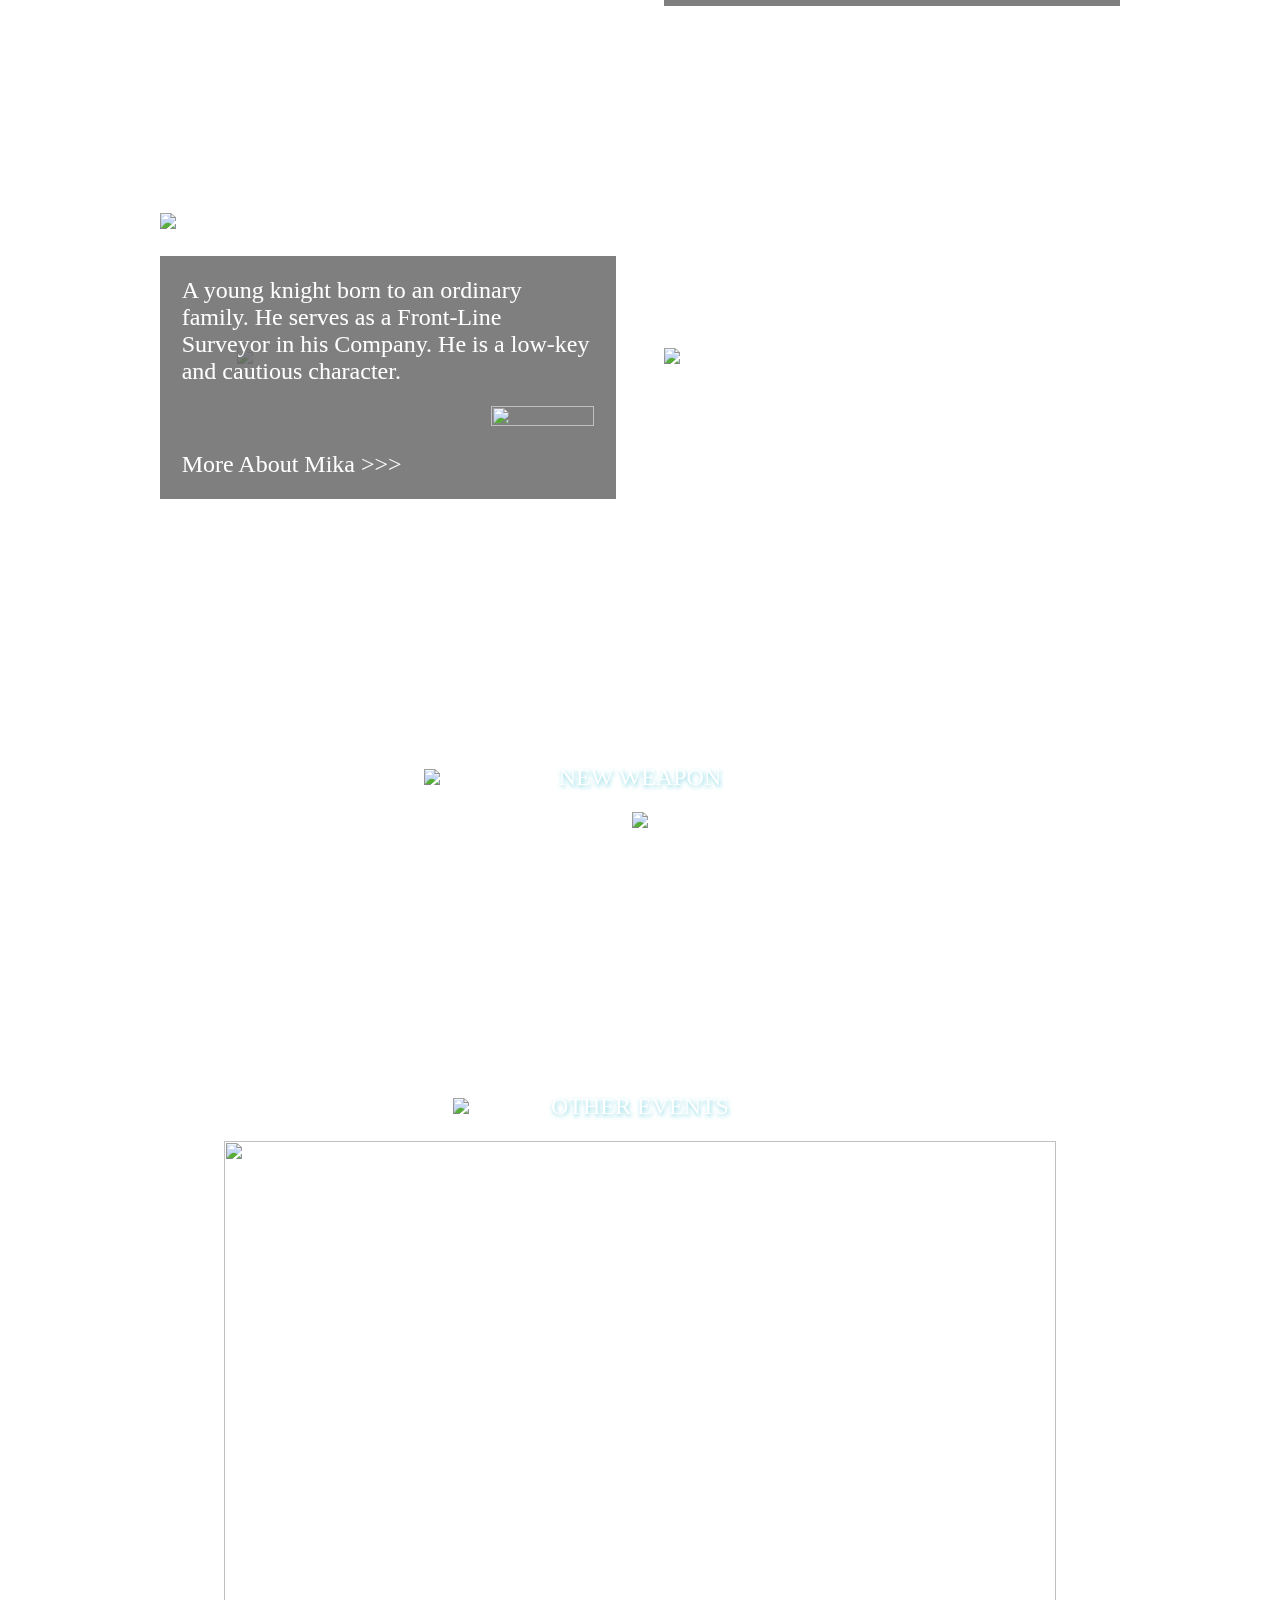
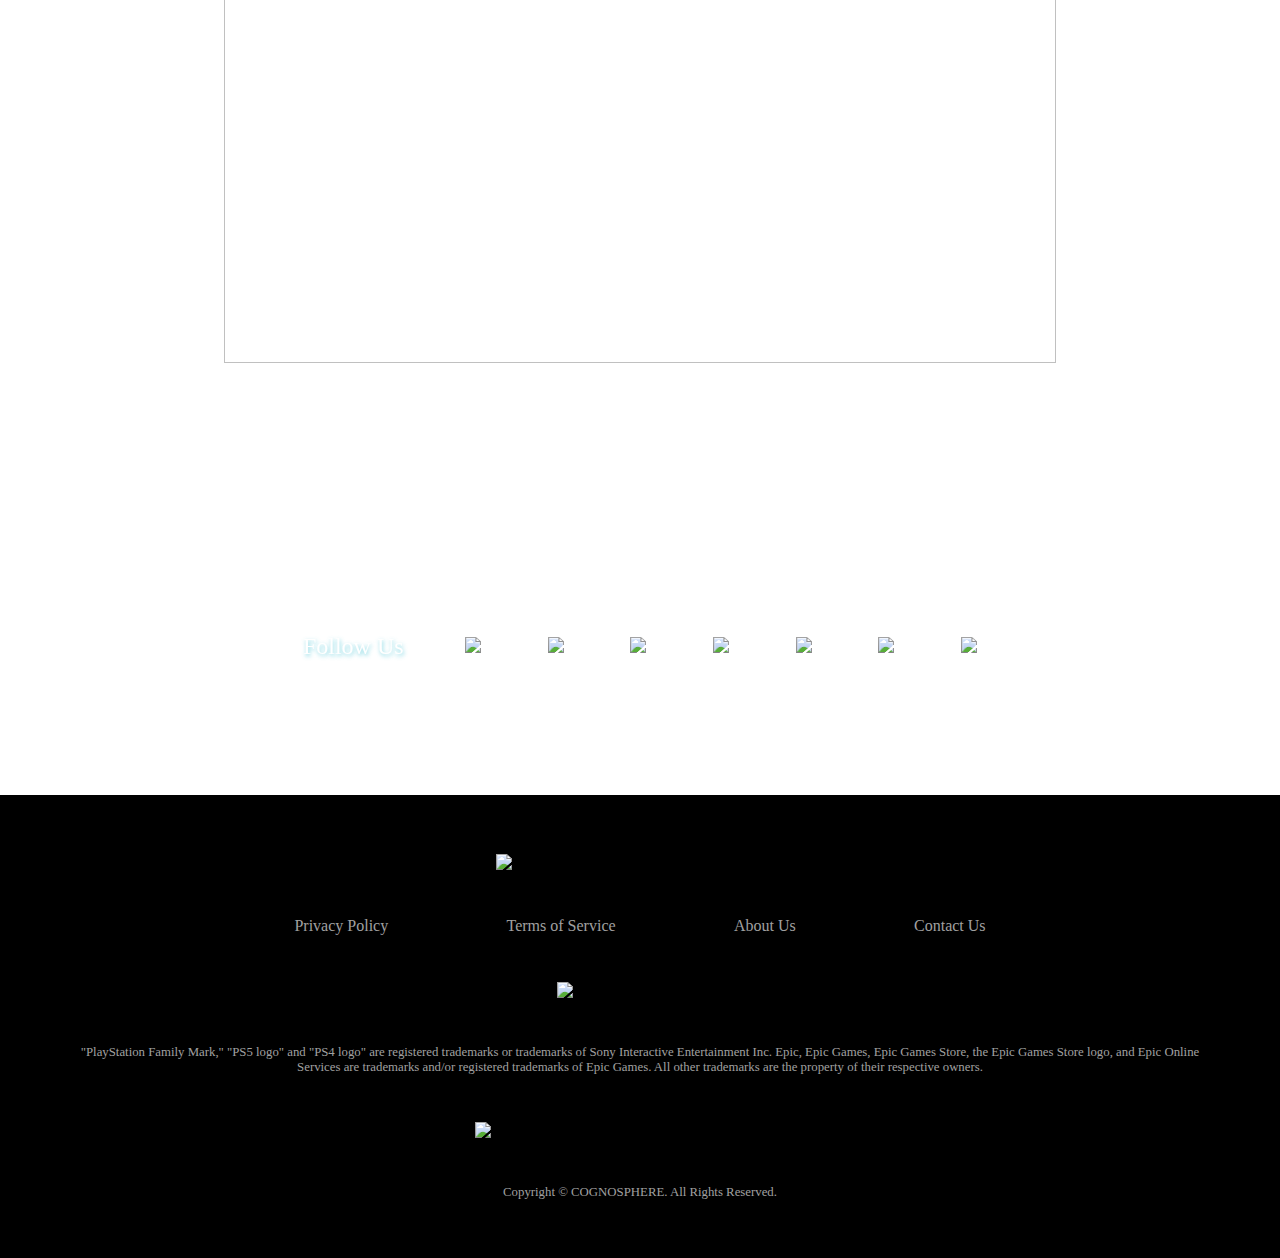
==== commit e065cc47: "Separate Link CSS Navbar" ====
--- a/index.html
+++ b/index.html
@@ -6,6 +6,7 @@
     <meta name="viewport" content="width=device-width, initial-scale=1.0">
     <title>Jenshin Impekz</title>
     <link rel="stylesheet" href="style.css">
+    <link rel="stylesheet" href="navbarfooter.css">
 </head>
 <body>
     <div class="navbar">
@@ -25,10 +26,12 @@
                 <p class="menu-items">ABOUT GAME</p>
             </a>
         </div>
-        <a href="register.html" class="login-btn">
-            <p>Log In</p>
-            <img src="https://github.com/fredysunjaya/Jenshin-Impekz/blob/main/assets/user.png?raw=true" class="user">
-        </a>
+        <div class="login-btn-container">
+            <a href="register.html" class="login-btn">
+                <p>Log In</p>
+                <img src="https://github.com/fredysunjaya/Jenshin-Impekz/blob/main/assets/user.png?raw=true" class="user">
+            </a>
+        </div>
         <div class="download-btn-container">
             <div class="download-btn">
                 <p>Download</p>
@@ -107,11 +110,11 @@
                     <div class="character-description" id="char-desc-rev">
                         <img src="https://github.com/fredysunjaya/Jenshin-Impekz/blob/main/assets/MikaName.png?raw=true" class="char-name">
                         <div class="char-story">
-                            <p>A member of "The Eremites," a loosely-organized mercenary organization. She is brave, powerful, and enjoys an excellent reputation among mercenaries.</p>
+                            <p>A young knight born to an ordinary family. He serves as a Front-Line Surveyor in his Company. He is a low-key and cautious character.</p>
                             <a class="play-button" href="https://youtu.be/U8EWojkDwPc" target="_blank" rel="noopener noreferrer">
                                 <img src="https://github.com/fredysunjaya/Jenshin-Impekz/blob/main/assets/playTrailer.png?raw=true">
                             </a>
-                            <p>More About Dehya >>></p>
+                            <p>More About Mika >>></p>
                         </div>
                     </div>
                 </div>
--- a/style.css
+++ b/style.css
@@ -11,181 +11,6 @@
 @font-face {
     font-family: genshinFont;
     src: url(zh-cn.ttf);
-}
-
-
-/* navigation bar */
-/* --------------------------------------------------------------------------------- */
-.navbar {
-    font-family: genshinFont;
-    background-color: rgba(0, 0, 0, 0.65);
-    display: flex;
-    flex-direction: row;
-    align-items: center;
-    width: 100vw;
-    height: 10vh;
-    position: fixed;
-    z-index: 150;
-    padding: 0 2%;
-    padding-right: 0;
-    gap: 7%;
-}
-
-.navbar p {
-    font-size: 0.7em;
-}
-
-.logo {
-    align-self: center;
-    height: calc(1vw + 20px);
-    display: block;
-}
-
-.navbar-menu {
-    display: flex;
-    flex-direction: row;
-    flex: 1 1 0;
-    justify-content: space-between;
-    max-width: 41%;
-}
-
-.menu-items {
-    color: white;
-}
-
-.login-btn {
-    display: flex;
-    justify-content: flex-end;
-    align-items: center;
-    /* margin-left: 20%; */
-    width: 20%;
-}
-
-.login-btn p {
-    margin-right: 1.5vw;
-    color: white;
-}
-
-.user {
-    width: calc(2vw + 10px);
-}
-
-.menu-items:hover {
-    text-shadow: 1px 2px 4px rgba(69, 195, 213, 0.7);
-    transition: all 0.2s;
-    transition-timing-function: ease-out;
-}
-
-.download-btn-container {
-    display: flex;
-    width: 12.5%;
-    height: 100%;
-}
-
-.download-btn {
-    align-self: flex-end;
-    display: flex;
-    align-items: center;
-    justify-content: center;
-    background-color: #f0d64b;
-    padding: 0 1vw;
-    width: 100%;
-    height: 100%;
-    text-align: center;
-    font-size: 1em;
-}
-
-#menu-btn {
-    display: none;
-}
-
-.sidebar {
-    visibility: hidden;
-    display: flex;
-    align-items: center;
-    justify-content: center;
-    background-color: rgba(0, 0, 0, 0.85);
-    position: absolute;
-    top: 0;
-    width: 50vw;
-    height: 100vh;
-    right: -500px;
-}
-
-.sidebar-list {
-    display: flex;
-    align-items: center;
-    flex-direction: column;
-}
-
-.sidebar-list .menu-items {
-    text-align: center;
-    list-style: none;
-    margin-bottom: 20%;
-}
-
-.menu-items.login-btn2 {
-    display: flex;
-    align-items: center;
-    gap: 10px;
-    /* justify-content: space-between; */
-}
-
-.menu-items.login-btn2 p {
-    font-size: 1em;
-}
-
-@media screen and (max-width: 769px) {
-    .navbar {
-        gap: 4%;
-    }
-
-    .navbar-menu {
-        max-width: 50%;
-    }
-
-    .login-btn {
-        width: 17%;
-    }
-}
-
-@media screen and (max-width: 576px) {
-    .navbar {
-        justify-content: space-evenly;
-    }
-
-    .download-btn-container {
-        font-size: 0.7em;
-        width: 50%;
-        height: 60%;
-        padding: 1.5%;
-        justify-content: flex-end;
-    }
-    
-    .download-btn {
-        width: 40%;
-        border-radius: 8px;
-    }
-
-    .navbar-menu {
-        display: none;
-    }
-
-    .login-btn {
-        display: none;
-    }
-
-    #menu-btn {
-        position: relative;
-        display: block;
-        height: calc(1vw + 10px);
-    }
-
-    .sidebar-show {
-        visibility: visible;
-        right: 0px;
-        transition: all 1s;
-    }
 }
 
 
@@ -623,73 +448,4 @@
         margin: 5vh 0 5vh 0;
     }
 
-}
-
-
-/* footer */
-/* --------------------------------------------------------------------------------- */
-.footer {
-    width: 100%;
-    background-color: black;
-    color: rgba(160, 160, 160, 1);
-    font-family: Tahoma;
-}
-
-.footer-details {
-    display: flex;
-    flex-direction: column;
-    align-items: center;
-    padding: calc(3vw + 20px) 5%;
-    gap: calc(3vh + 20px);
-}
-
-.footer-details img {
-    width: 25%;
-}
-
-#hoyoverse {
-    width: calc(20% + 100px);
-}
-
-#esrb {
-    width: calc(10% + 50px);
-}
-
-.footer p {
-    text-align: center;
-    font-size: 0.8em;
-}
-
-.footer-links {
-    list-style-type: none;
-    width: 60%;
-    display: flex;
-    justify-content: space-between;
-}
-
-.footer-links li:hover {
-    color: white;
-}
-
-@media screen and (max-width: 769px) {
-    .footer-links {
-        width: 75%;
-        font-size: 0.8em;
-    }
-}
-
-@media screen and (max-width: 576px) {
-    .follow-collections {
-        padding-left: calc(1vw + 10px);
-    }
-
-    .follow-links {
-        padding: 0;
-        justify-content: space-evenly;
-    }
-
-    .footer-links {
-        font-size: 0.6em;
-        width: 95%;
-    }
-}
+}--- a/navbarfooter.css
+++ b/navbarfooter.css
@@ -0,0 +1,263 @@
+*{
+    box-sizing: border-box;
+    margin: 0;
+    padding: 0;
+}
+
+a {
+    text-decoration: none;
+}
+
+@font-face {
+    font-family: genshinFont;
+    src: url(zh-cn.ttf);
+}
+
+
+/* navigation bar */
+/* --------------------------------------------------------------------------------- */
+.navbar {
+    font-family: genshinFont;
+    background-color: rgba(0, 0, 0, 0.65);
+    display: flex;
+    flex-direction: row;
+    align-items: center;
+    width: 100vw;
+    height: 10vh;
+    position: fixed;
+    z-index: 150;
+    padding: 0 2%;
+    padding-right: 0;
+    gap: 7%;
+}
+
+.navbar p {
+    font-size: 0.7em;
+}
+
+.logo {
+    align-self: center;
+    height: calc(1vw + 20px);
+    display: block;
+}
+
+.navbar-menu {
+    display: flex;
+    flex-direction: row;
+    flex: 1 1 0;
+    justify-content: space-between;
+    max-width: 41%;
+}
+
+.menu-items {
+    color: white;
+}
+
+.login-btn-container {
+    width: 20%;
+    display: flex;
+    justify-content: flex-end;
+}
+
+.login-btn {
+    display: flex;
+    align-items: center;
+    width: fit-content;
+    /* margin-left: 20%; */
+}
+
+.login-btn p {
+    margin-right: 1.5vw;
+    color: white;
+}
+
+.user {
+    width: calc(2vw + 10px);
+}
+
+.menu-items:hover {
+    text-shadow: 1px 2px 4px rgba(69, 195, 213, 0.7);
+    transition: all 0.2s;
+    transition-timing-function: ease-out;
+}
+
+.download-btn-container {
+    display: flex;
+    width: 12.5%;
+    height: 100%;
+}
+
+.download-btn {
+    align-self: flex-end;
+    display: flex;
+    align-items: center;
+    justify-content: center;
+    background-color: #f0d64b;
+    padding: 0 1vw;
+    width: 100%;
+    height: 100%;
+    text-align: center;
+    font-size: 1em;
+}
+
+#menu-btn {
+    display: none;
+}
+
+.sidebar {
+    visibility: hidden;
+    display: flex;
+    align-items: center;
+    justify-content: center;
+    background-color: rgba(0, 0, 0, 0.85);
+    position: absolute;
+    top: 0;
+    width: 50vw;
+    height: 100vh;
+    right: -500px;
+}
+
+.sidebar-list {
+    display: flex;
+    align-items: center;
+    flex-direction: column;
+}
+
+.sidebar-list .menu-items {
+    text-align: center;
+    list-style: none;
+    margin-bottom: 20%;
+}
+
+.menu-items.login-btn2 {
+    display: flex;
+    align-items: center;
+    gap: 10px;
+    /* justify-content: space-between; */
+}
+
+.menu-items.login-btn2 p {
+    font-size: 1em;
+}
+
+@media screen and (max-width: 769px) {
+    .navbar {
+        gap: 4%;
+    }
+
+    .navbar-menu {
+        max-width: 50%;
+    }
+
+    .login-btn-container {
+        width: 17%;
+    }
+}
+
+@media screen and (max-width: 576px) {
+    .navbar {
+        justify-content: space-evenly;
+    }
+
+    .download-btn-container {
+        font-size: 0.7em;
+        width: 50%;
+        height: 60%;
+        padding: 1.5%;
+        justify-content: flex-end;
+    }
+    
+    .download-btn {
+        width: 40%;
+        border-radius: 8px;
+    }
+
+    .navbar-menu {
+        display: none;
+    }
+
+    .login-btn {
+        display: none;
+    }
+
+    #menu-btn {
+        position: relative;
+        display: block;
+        height: calc(1vw + 10px);
+    }
+
+    .sidebar-show {
+        visibility: visible;
+        right: 0px;
+        transition: all 1s;
+    }
+}
+
+
+/* footer */
+/* --------------------------------------------------------------------------------- */
+.footer {
+    width: 100%;
+    background-color: black;
+    color: rgba(160, 160, 160, 1);
+    font-family: Tahoma;
+}
+
+.footer-details {
+    display: flex;
+    flex-direction: column;
+    align-items: center;
+    padding: calc(3vw + 20px) 5%;
+    gap: calc(3vh + 20px);
+}
+
+.footer-details img {
+    width: 25%;
+}
+
+#hoyoverse {
+    width: calc(20% + 100px);
+}
+
+#esrb {
+    width: calc(10% + 50px);
+}
+
+.footer p {
+    text-align: center;
+    font-size: 0.8em;
+}
+
+.footer-links {
+    list-style-type: none;
+    width: 60%;
+    display: flex;
+    justify-content: space-between;
+}
+
+.footer-links li:hover {
+    color: white;
+}
+
+@media screen and (max-width: 769px) {
+    .footer-links {
+        width: 75%;
+        font-size: 0.8em;
+    }
+}
+
+@media screen and (max-width: 576px) {
+    .follow-collections {
+        padding-left: calc(1vw + 10px);
+    }
+
+    .follow-links {
+        padding: 0;
+        justify-content: space-evenly;
+    }
+
+    .footer-links {
+        font-size: 0.6em;
+        width: 95%;
+    }
+}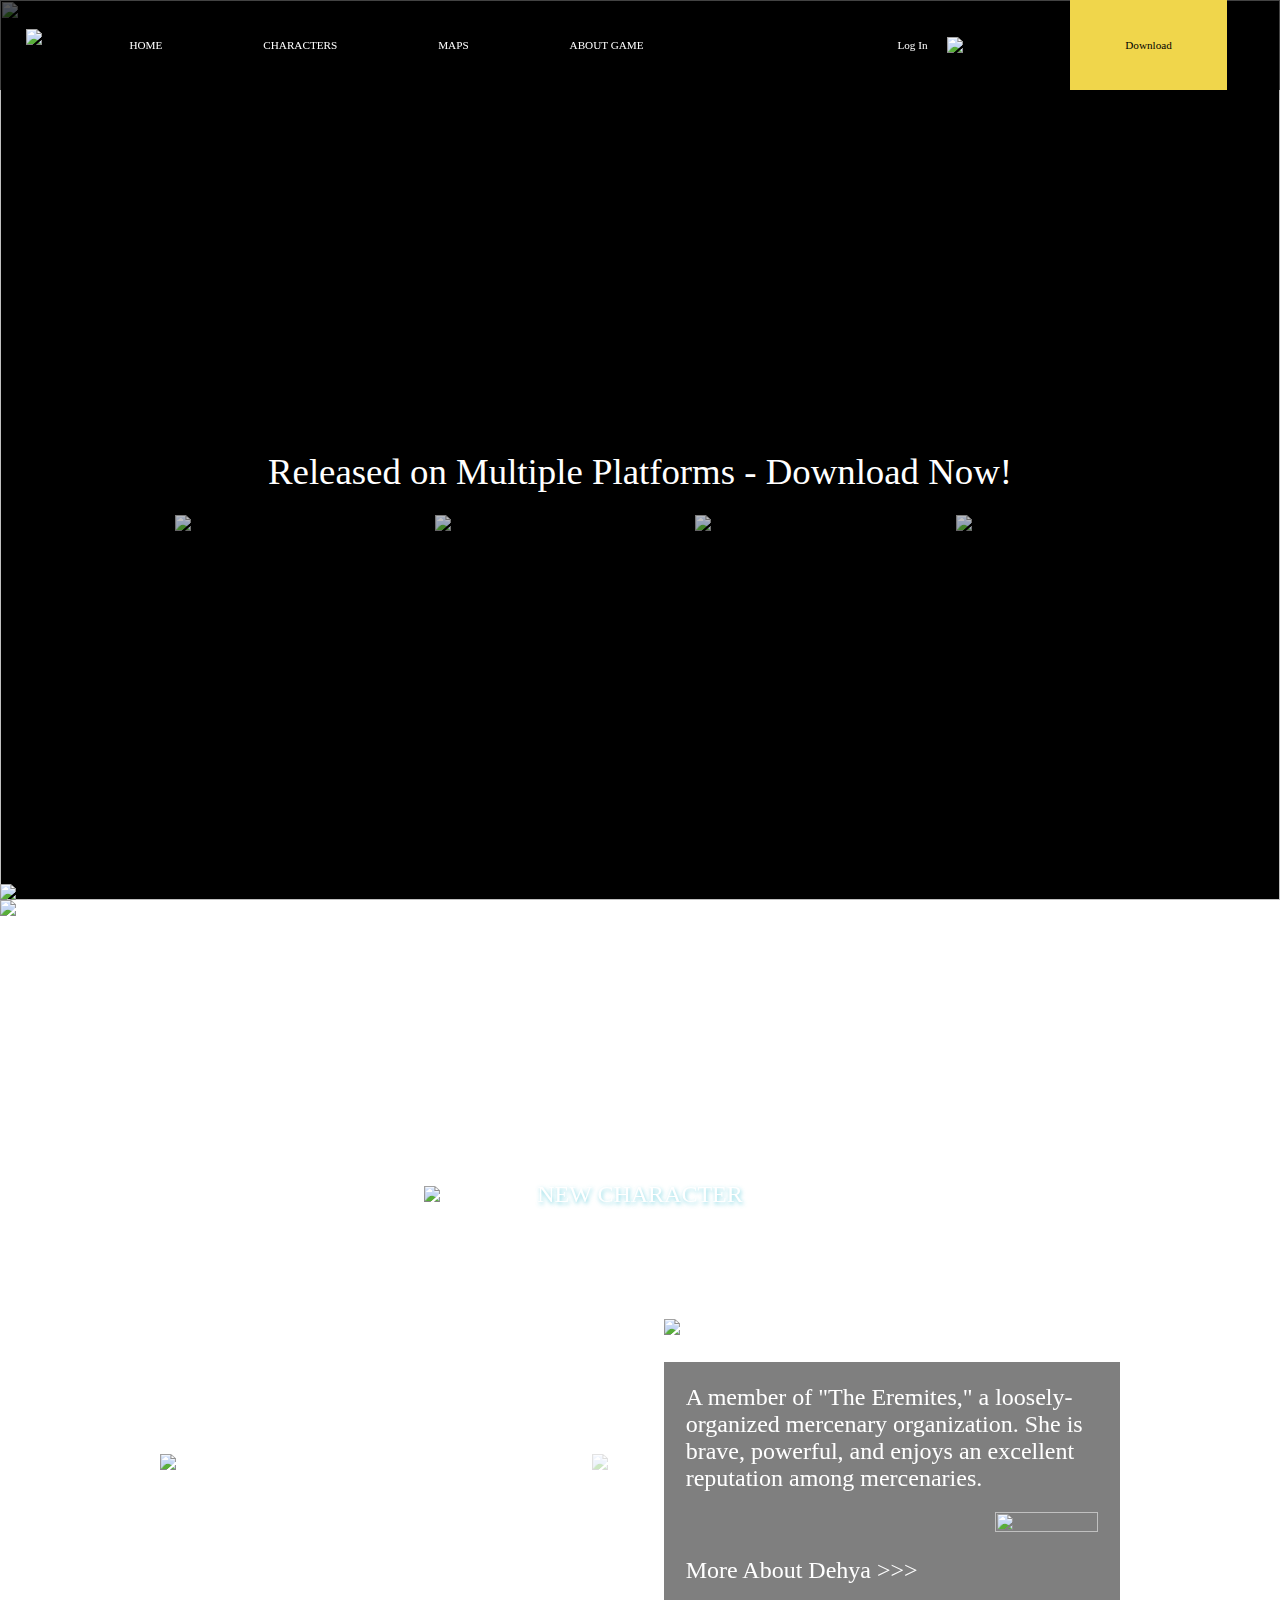
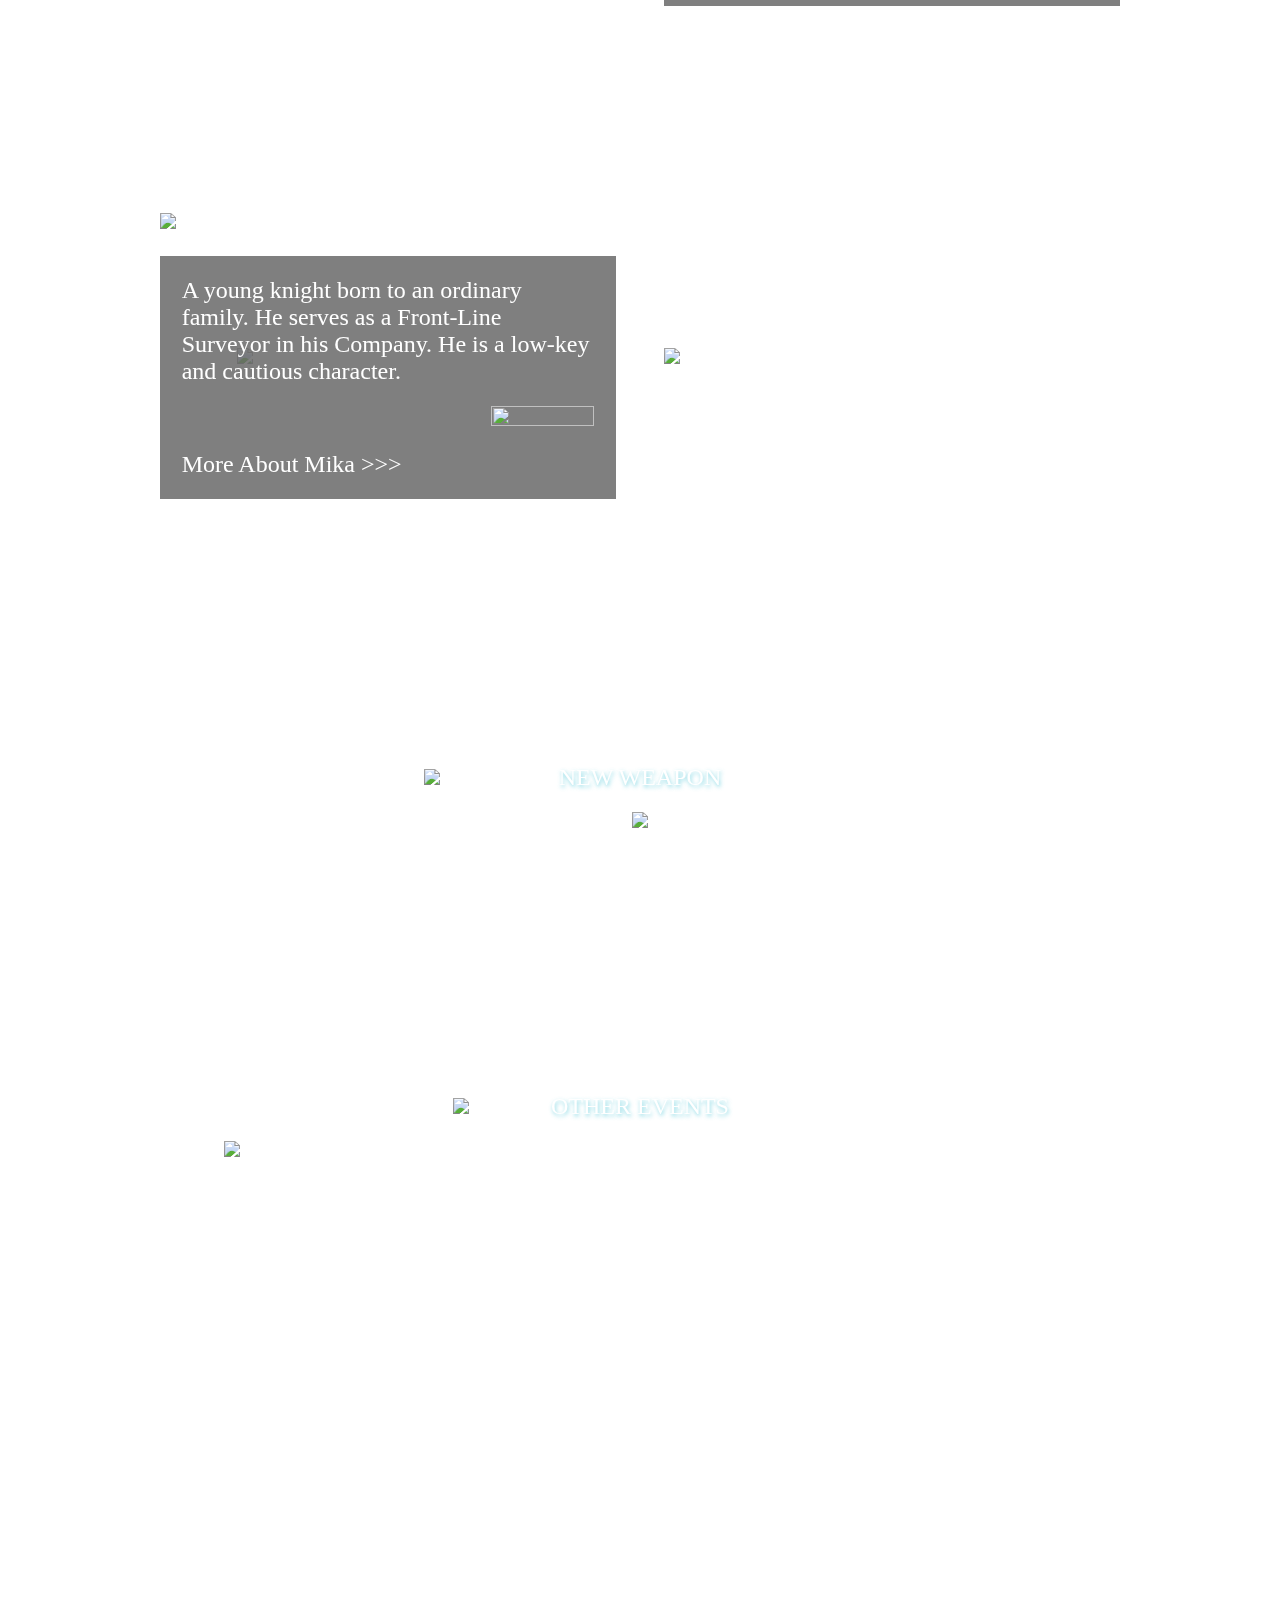
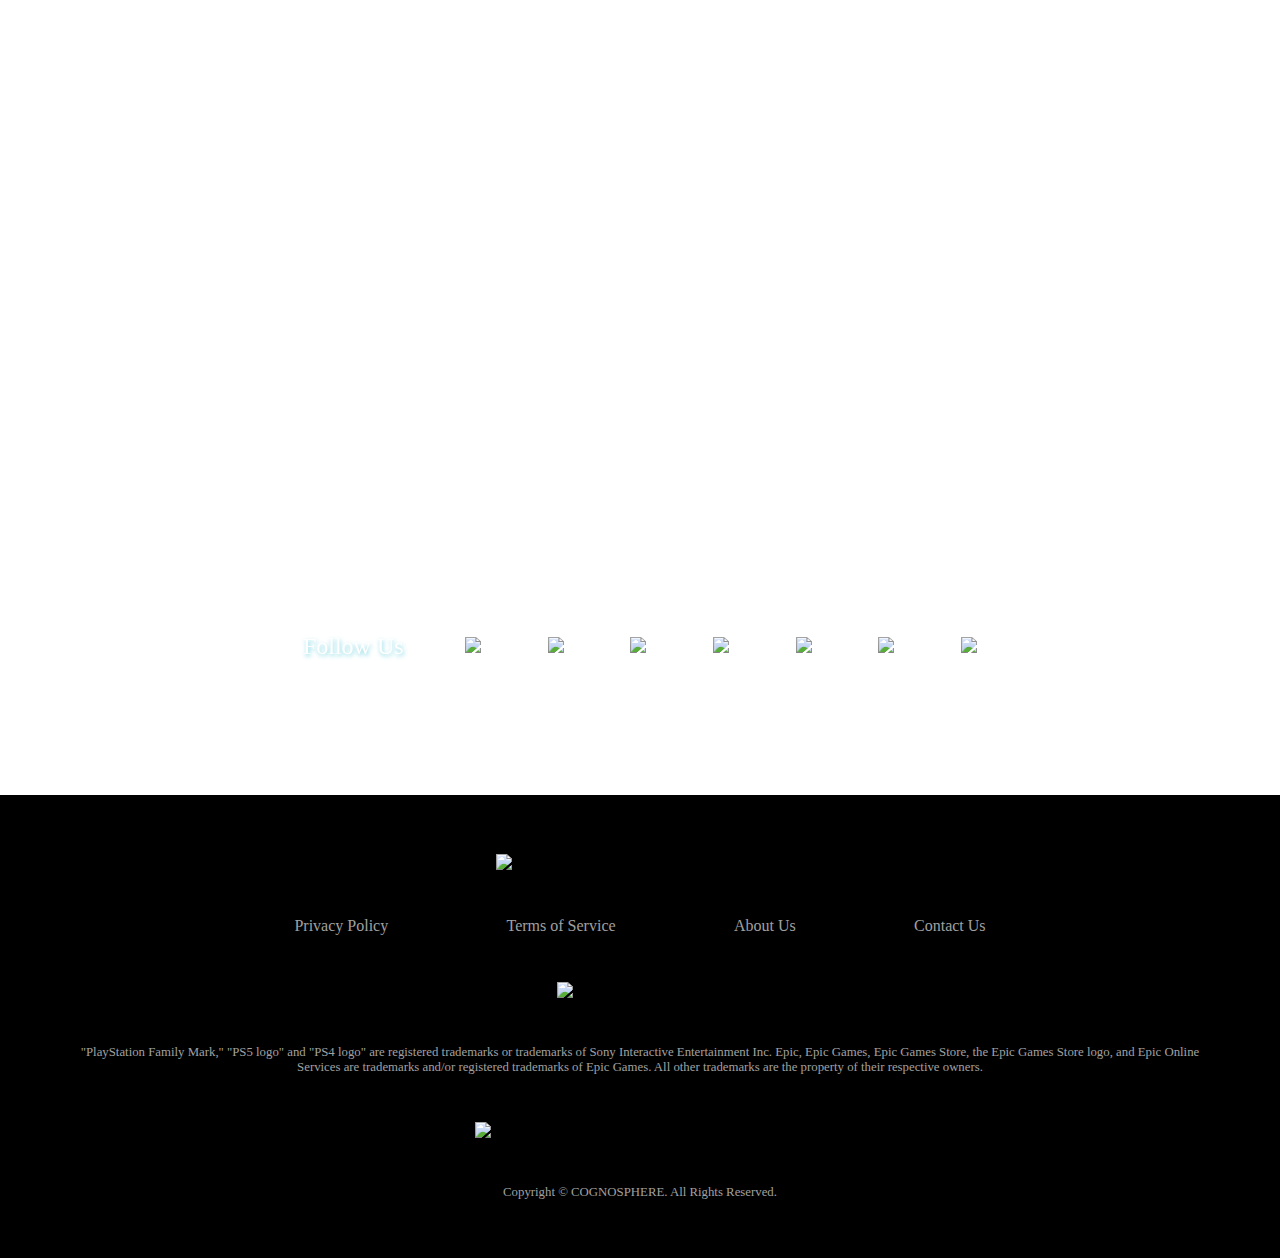
==== commit 69cbd310: "Footer fix" ====
--- a/index.html
+++ b/index.html
@@ -141,7 +141,7 @@
         </div>
         <div id="follow">
             <p class="text-home">Follow Us</p>
-            <ul id="follow-links">
+            <ul id="follow-links-home">
                 <li><img src="https://github.com/fredysunjaya/Jenshin-Impekz/blob/main/assets/facebook.png?raw=true"></li>
                 <li><img src="https://github.com/fredysunjaya/Jenshin-Impekz/blob/main/assets/twitter.png?raw=true"></li>
                 <li><img src="https://github.com/fredysunjaya/Jenshin-Impekz/blob/main/assets/youtube.png?raw=true"></li>
--- a/style.css
+++ b/style.css
@@ -26,7 +26,7 @@
     justify-content: center;
 }
 
-#home-images, #event-images {
+#home-images {
     width: 100%;
     height: 100%;
     position: relative;
@@ -36,7 +36,7 @@
     object-position: 59%;
 }
 
-.home-image, .event-image {
+.home-image {
     object-fit: cover;
     height: 100%;
     width: 100%;
@@ -69,16 +69,11 @@
     height: 100%;
     flex-direction: column;
     gap: 5%;
-    /* align-items: center; */
 }
 
 .download-links {
     display: flex;
     justify-content: space-evenly;
-    /* margin: 0 auto; */
-    /* width: 75%; */
-    /* height: auto; */
-    /* margin-bottom: 19.5vh; */
 }
 
 #released {
@@ -90,7 +85,6 @@
 }
 
 .download-links img {
-    /* height: calc(2.5vw + 30px); */
     width: 13%;
     opacity: 0.75;
 }
@@ -100,10 +94,6 @@
 }
 
 #esrbJumbo {
-    /* display: block; */
-    /* width: calc(5.5vw + 50px); */
-    /* margin: auto 0;
-    margin-bottom: 0; */
     width: 8%;
 }
 
@@ -171,7 +161,6 @@
 /* new character */
 /* --------------------------------------------------------------------------------- */
 #new-character {
-    /* margin-top: -15vh; */
     display: flex;
     flex-direction: column;
     align-items: center;
@@ -182,7 +171,6 @@
 .frame-home {
     display: flex;
     justify-content: center;
-    /* position: relative; */
     align-items: center;
     width: 45%;
 }
@@ -198,7 +186,6 @@
 .text-home {
     position: absolute;
     color: white;
-    /* font-size: calc(3em - 5px); */
     text-shadow: 1px 2px 4px rgba(69, 195, 213, 0.7);
     font-family: genshinFont;
     font-size: 1.5em;
@@ -214,7 +201,6 @@
 
 .char-back  {
     left: 45%;
-    /* height: calc(45vw + 100px); */
     width: 50%;
     position: absolute;
     opacity: 0.3;
@@ -228,8 +214,6 @@
     position: relative;
     z-index: 2;
     width: 100%;
-    /* margin-top: calc(-45vh - 50px); */
-    /* top: -15vw; */
 }
 
 .char-frame {
@@ -253,21 +237,15 @@
     background-color: rgba(0, 0, 0, 0.5);
     width: 100%;
     padding: calc(3% + 8px);
-    /* padding: calc(1vw + 10px);
-    width: calc(25vw + 150px); */
 }
 
 .char-story p {
     color: white;
-    /* font-size: calc(1vw + 12px); */
     font-size: 1.5em;
     font-family: genshinFont;
 }
 
 .play-button {
-    /* width: calc(2vw + 50px); */
-    /* margin: 20px 0; */
-    /* margin-left: auto; */
     align-self: flex-end;
     width: 25%;
     margin: 5% 0;
@@ -313,7 +291,6 @@
 /* other events */
 /* --------------------------------------------------------------------------------- */
 #other-events {
-    /* width: calc(65vw + 150px); */
     width: 65%;
     height: calc(85vh + 100px);
     display: flex;
@@ -324,6 +301,22 @@
 
 #other-events .frame-home img {
     width: 115.5%;
+}
+
+#event-images {
+    width: 100%;
+    height: 100%;
+    position: relative;
+}
+
+.event-image {
+    object-fit: cover;
+    width: 100%;
+    position: absolute;
+    inset: 0;
+    opacity: 0;
+    transition: 300ms opacity ease-out;
+    transition-delay: 300ms;
 }
 
 .event-image[data-active2] {
@@ -347,7 +340,7 @@
     margin-right: 6%;
 }
 
-#follow-links {
+#follow-links-home {
     list-style-type: none;
     display: flex;
     flex-direction: row;
@@ -355,7 +348,7 @@
     justify-content: space-between;
 }
 
-#follow-links img {
+#follow-links-home img {
     width: 90%;
 }
 
--- a/navbarfooter.css
+++ b/navbarfooter.css
@@ -63,7 +63,6 @@
     display: flex;
     align-items: center;
     width: fit-content;
-    /* margin-left: 20%; */
 }
 
 .login-btn p {
@@ -133,7 +132,6 @@
     display: flex;
     align-items: center;
     gap: 10px;
-    /* justify-content: space-between; */
 }
 
 .menu-items.login-btn2 p {
@@ -203,6 +201,24 @@
     font-family: Tahoma;
 }
 
+.follow-collections {
+    width: 100%;
+    padding: calc(1vw + 10px);
+    padding-left: 0;
+    background-color: rgba(18, 18, 18, 1);
+}
+
+.follow-links {
+    position: relative;
+    display: flex;
+    gap: 3%;
+    padding-left: 12%;
+}
+
+.follow-links img {
+    height: calc(1vw + 10px);
+}
+
 .footer-details {
     display: flex;
     flex-direction: column;
